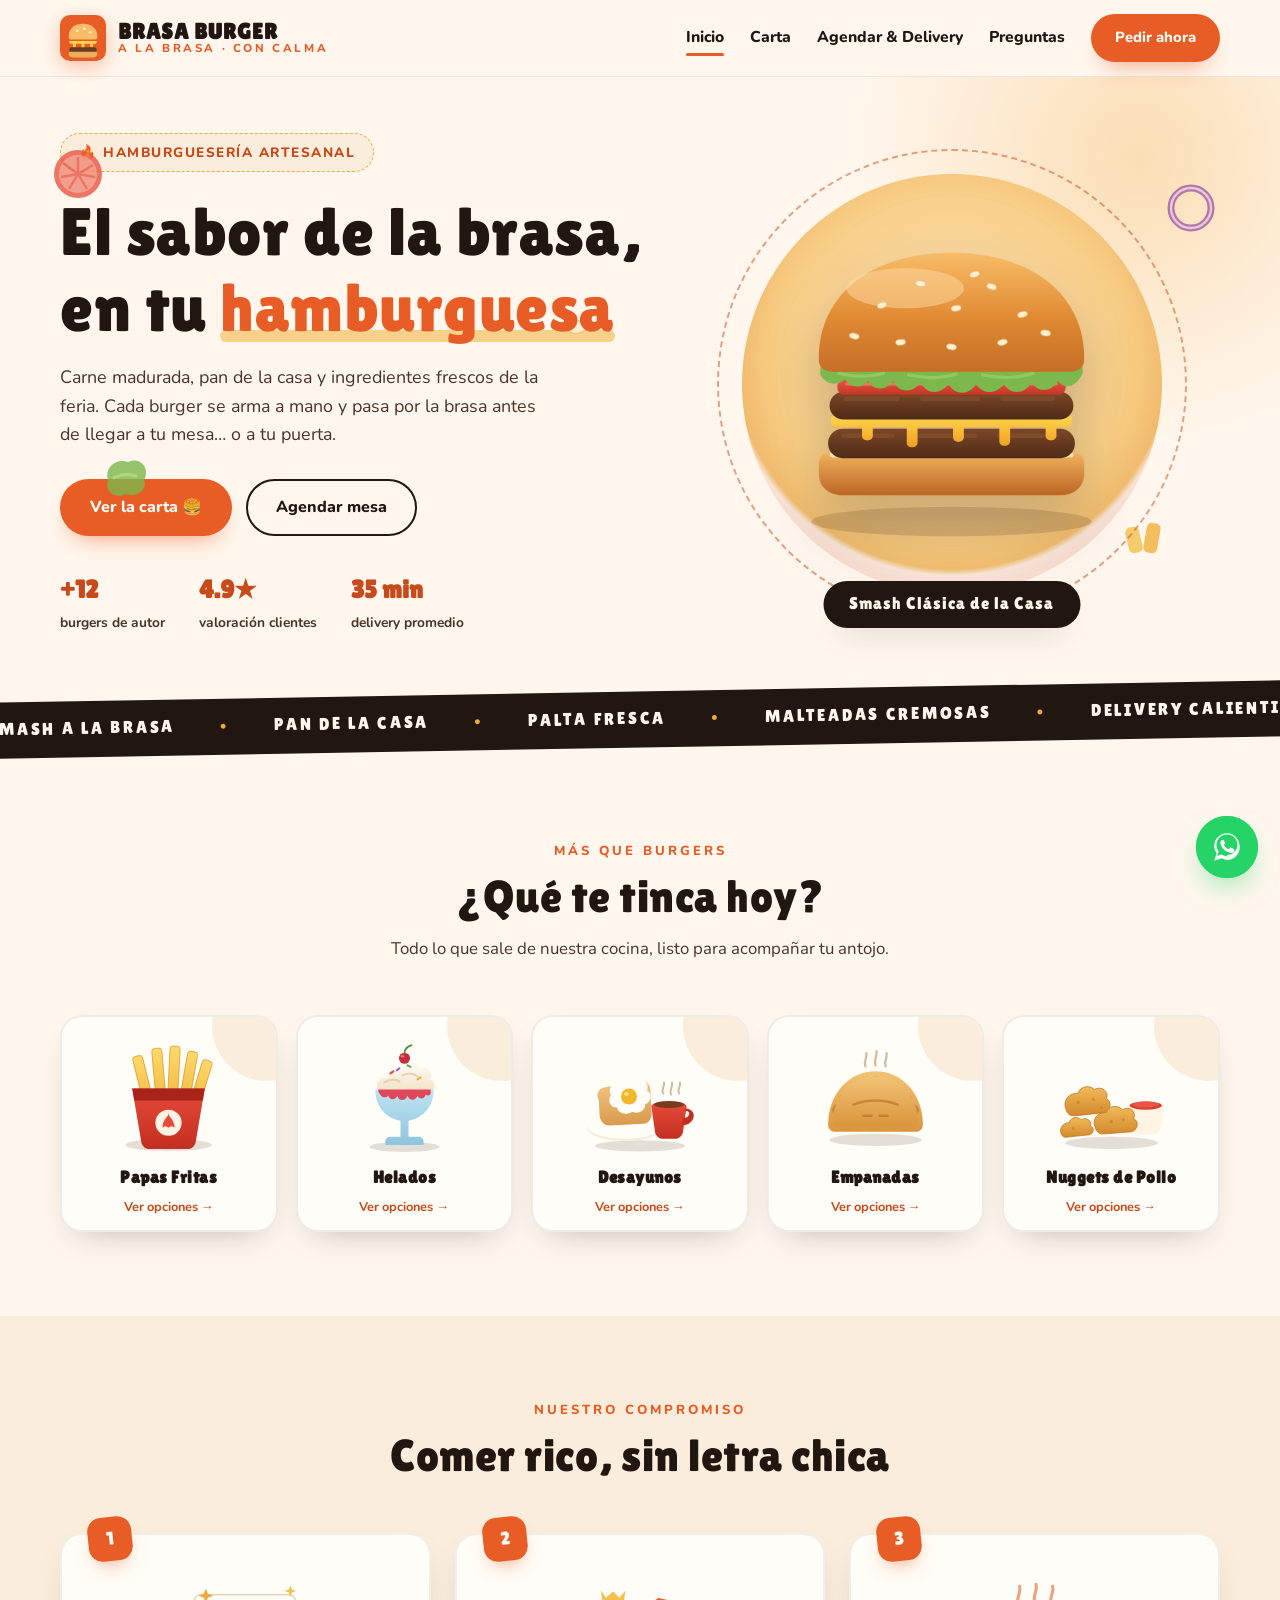
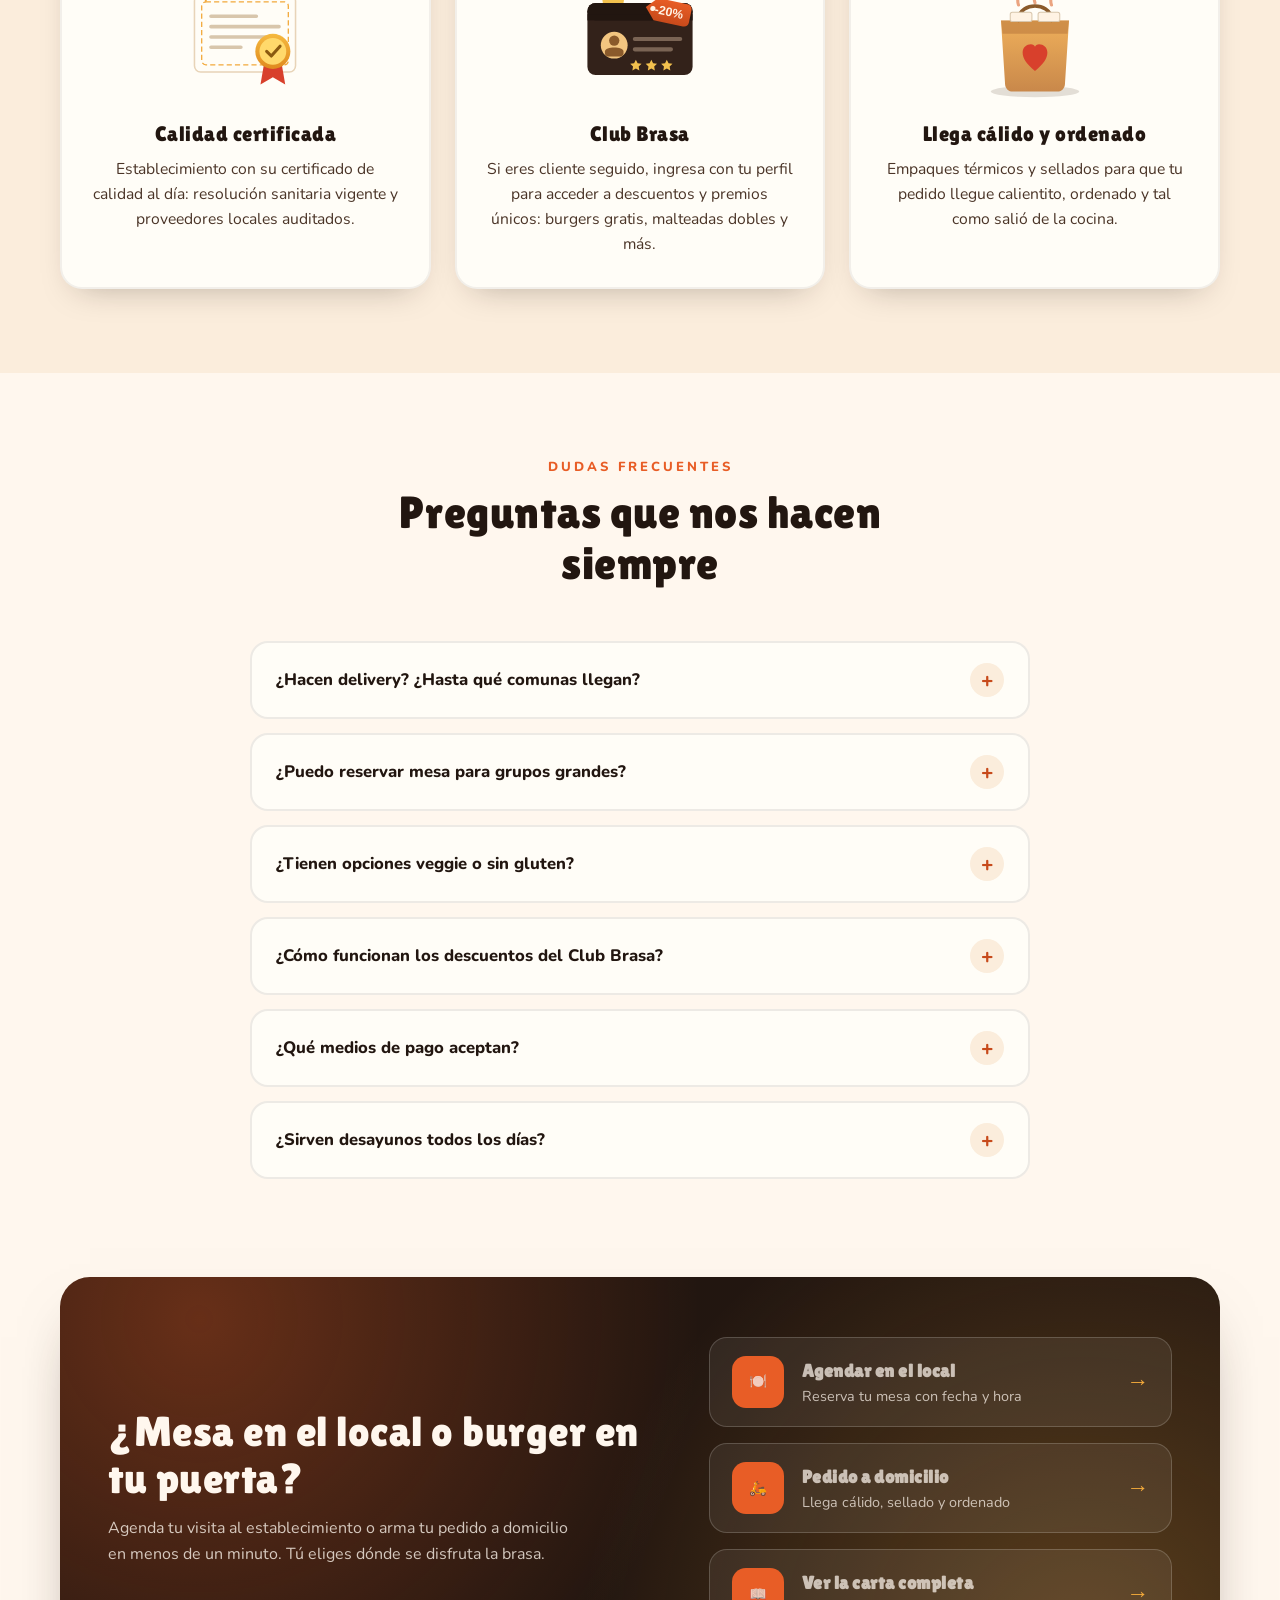
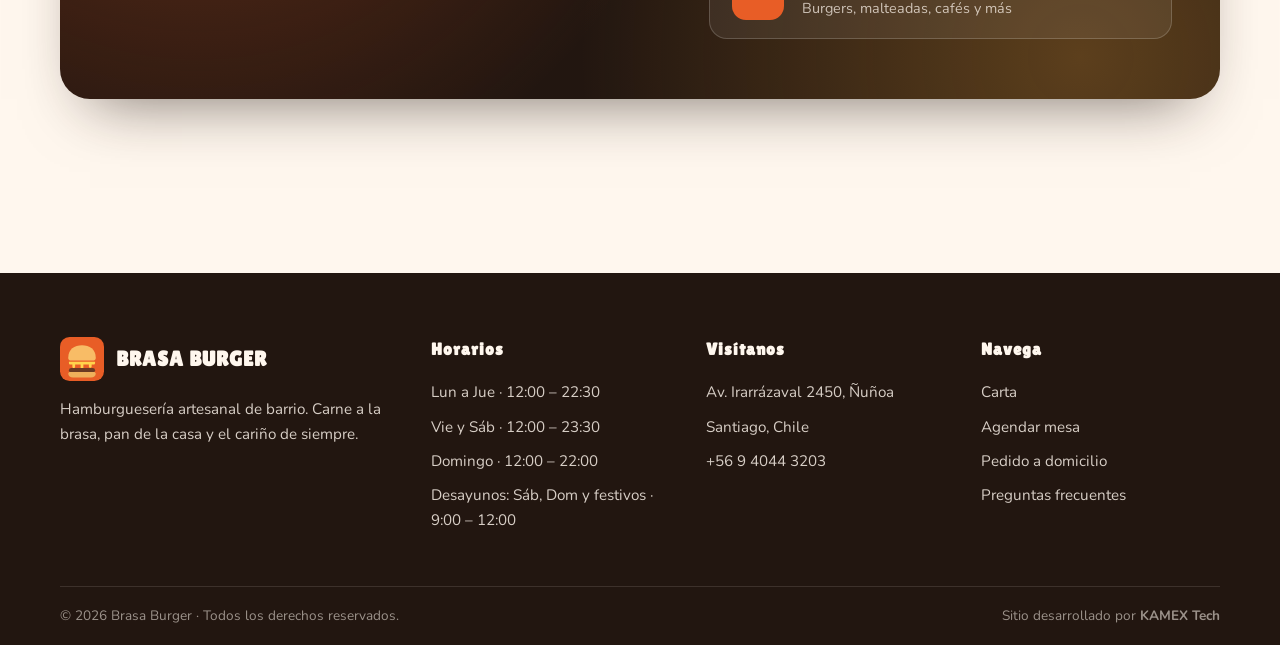
==== index.html @ a0d64365 "Brasa Burger: sitio de hamburgueseria con inicio animado, carta y reservas" ====
<!DOCTYPE html>
<html lang="es">
<head>
  <meta charset="UTF-8">
  <meta name="viewport" content="width=device-width, initial-scale=1.0">
  <title>Brasa Burger · Hamburguesería artesanal a la brasa</title>
  <meta name="description" content="Hamburguesas artesanales a la brasa en Santiago: smash burgers, tocino y palta, malteadas, papas fritas y más. Agenda tu mesa o pide a domicilio.">
  <meta name="theme-color" content="#E85D26">
  <link rel="icon" type="image/svg+xml" href="assets/favicon.svg">

  <!-- Open Graph -->
  <meta property="og:type" content="website">
  <meta property="og:title" content="Brasa Burger · Hamburguesería artesanal">
  <meta property="og:description" content="Smash burgers a la brasa, malteadas y más. Agenda tu mesa o pide a domicilio.">
  <meta property="og:image" content="assets/img/burger-clasica.svg">
  <meta property="og:locale" content="es_CL">

  <link rel="preconnect" href="https://fonts.googleapis.com">
  <link rel="preconnect" href="https://fonts.gstatic.com" crossorigin>
  <link href="https://fonts.googleapis.com/css2?family=Lilita+One&family=Nunito:wght@400;600;700;800&display=swap" rel="stylesheet">
  <link rel="stylesheet" href="css/styles.css">
</head>
<body>

  <!-- ================= HEADER ================= -->
  <header class="header" id="header">
    <div class="container nav">
      <a href="index.html" class="nav__logo" aria-label="Brasa Burger, inicio">
        <svg viewBox="0 0 64 64" aria-hidden="true"><rect width="64" height="64" rx="14" fill="#E85D26"/><path d="M12 30 C12 18 21 12 32 12 C43 12 52 18 52 30 L52 31 C52 32.6 50.6 34 49 34 L15 34 C13.4 34 12 32.6 12 31 Z" fill="#F8BC66"/><g fill="#FFF3E4"><ellipse cx="24" cy="22" rx="2.2" ry="1.4" transform="rotate(-14 24 22)"/><ellipse cx="34" cy="19" rx="2.2" ry="1.4" transform="rotate(10 34 19)"/><ellipse cx="42" cy="24" rx="2.2" ry="1.4" transform="rotate(-8 42 24)"/></g><path d="M13 36 L51 36 L51 38 C51 39 50 40 49 40 L46 40 L46 43 C46 45.4 42 45.4 42 43 L42 40 L34 40 L34 45 C34 47.4 30 47.4 30 45 L30 40 L22 40 L22 43.4 C22 45.8 18 45.8 18 43.4 L18 40 L15 40 C14 40 13 39 13 38 Z" fill="#FFD44D"/><rect x="13" y="45" width="38" height="7" rx="3.5" fill="#6B3A22"/><path d="M15 54 H49 C50.6 54 52 55 52 56.5 C52 60 49 62 45 62 L19 62 C15 62 12 60 12 56.5 C12 55 13.4 54 15 54 Z" fill="#EFB05B" transform="translate(0 -3)"/></svg>
        <span class="nav__logo-texto">
          <strong>BRASA BURGER</strong>
          <span>A la brasa · con calma</span>
        </span>
      </a>

      <nav class="nav__links" id="navLinks">
        <a href="index.html" class="is-activa">Inicio</a>
        <a href="carta.html">Carta</a>
        <a href="reservas.html">Agendar &amp; Delivery</a>
        <a href="index.html#faq">Preguntas</a>
        <a href="reservas.html#delivery" class="btn btn--primary">Pedir ahora</a>
      </nav>

      <button class="nav__burger" id="navBurger" aria-label="Abrir menú" aria-expanded="false">
        <span></span><span></span><span></span>
      </button>
    </div>
  </header>

  <main>
    <!-- ================= HERO ================= -->
    <section class="hero">
      <!-- ingredientes flotando -->
      <svg class="hero__flotante" style="top:12%; left:4%" width="54" height="54" viewBox="0 0 54 54" aria-hidden="true"><circle cx="27" cy="27" r="24" fill="#E85543"/><circle cx="27" cy="27" r="19" fill="#F08A76"/><g stroke="#E85543" stroke-width="2.4"><path d="M27 27 L27 10 M27 27 L42 18 M27 27 L44 30 M27 27 L36 42 M27 27 L18 42 M27 27 L10 30 M27 27 L12 16"/></g></svg>
      <svg class="hero__flotante" style="top:64%; left:8%" width="48" height="48" viewBox="0 0 48 48" aria-hidden="true"><path d="M6 26 C2 14 14 4 26 8 C40 2 48 16 42 26 C46 36 34 44 24 40 C12 46 2 36 6 26 Z" fill="#7CB84C"/><path d="M12 24 Q22 18 34 22" stroke="#9ACD68" stroke-width="3.4" fill="none" stroke-linecap="round"/></svg>
      <svg class="hero__flotante" style="top:18%; right:5%" width="50" height="50" viewBox="0 0 50 50" aria-hidden="true"><circle cx="25" cy="25" r="20" fill="none" stroke="#A35BA0" stroke-width="7"/><circle cx="25" cy="25" r="20" fill="none" stroke="#E4C2E4" stroke-width="2.4"/></svg>
      <svg class="hero__flotante" style="top:74%; right:9%" width="44" height="44" viewBox="0 0 44 44" aria-hidden="true"><rect x="6" y="14" width="14" height="26" rx="5" fill="#F2C14E" transform="rotate(-14 13 27)"/><rect x="24" y="10" width="14" height="30" rx="5" fill="#EFB13C" transform="rotate(10 31 25)"/></svg>
      <svg class="hero__flotante" style="top:40%; left:44%" width="30" height="30" viewBox="0 0 30 30" aria-hidden="true"><ellipse cx="15" cy="15" rx="10" ry="6" fill="#FFF0D2" stroke="#E3B877" transform="rotate(-16 15 15)"/></svg>

      <div class="container hero__grid">
        <div>
          <span class="hero__eyebrow">🔥 Hamburguesería artesanal</span>
          <h1>El sabor de la brasa,<br>en tu <span class="resaltado">hamburguesa</span></h1>
          <p class="hero__copy">
            Carne madurada, pan de la casa y ingredientes frescos de la feria.
            Cada burger se arma a mano y pasa por la brasa antes de llegar a tu mesa… o a tu puerta.
          </p>
          <div class="hero__acciones">
            <a href="carta.html" class="btn btn--primary">Ver la carta 🍔</a>
            <a href="reservas.html" class="btn btn--ghost">Agendar mesa</a>
          </div>
          <div class="hero__datos">
            <div><strong>+12</strong><span>burgers de autor</span></div>
            <div><strong>4.9★</strong><span>valoración clientes</span></div>
            <div><strong>35 min</strong><span>delivery promedio</span></div>
          </div>
        </div>

        <div class="hero__escenario" aria-label="Hamburguesas destacadas">
          <div class="hero__aro"></div>
          <div class="hero__plato"></div>
          <div class="hero__burgers" id="heroBurgers">
            <figure class="hero__burger is-activa" data-nombre="Smash Clásica de la Casa">
              <img src="assets/img/burger-clasica.svg" alt="Smash burger clásica doble con queso y lechuga" width="430" height="386">
            </figure>
            <figure class="hero__burger" data-nombre="Tocino, Tomate &amp; Palta">
              <img src="assets/img/burger-tocino-palta.svg" alt="Hamburguesa con tocino crujiente, tomate y palta" width="430" height="386">
            </figure>
            <figure class="hero__burger" data-nombre="Doble Queso &amp; Cebolla Morada">
              <img src="assets/img/burger-doble-queso.svg" alt="Hamburguesa doble con extra queso derretido y cebolla morada" width="430" height="386">
            </figure>
            <figure class="hero__burger" data-nombre="BBQ Texana con Aros">
              <img src="assets/img/burger-bbq.svg" alt="Hamburguesa BBQ con aros de cebolla y tocino" width="430" height="386">
            </figure>
          </div>
          <div class="hero__nombre" id="heroNombre">Smash Clásica de la Casa</div>
        </div>
      </div>
    </section>

    <!-- ================= CINTA ================= -->
    <div class="cinta" aria-hidden="true">
      <div class="cinta__pista">
        <span>Smash a la brasa</span><span>Pan de la casa</span><span>Palta fresca</span><span>Malteadas cremosas</span><span>Delivery calientito</span>
        <span>Smash a la brasa</span><span>Pan de la casa</span><span>Palta fresca</span><span>Malteadas cremosas</span><span>Delivery calientito</span>
      </div>
    </div>

    <!-- ================= CATEGORÍAS ================= -->
    <section class="seccion" id="categorias">
      <div class="container">
        <div class="seccion__cabeza reveal">
          <span class="seccion__eyebrow">Más que burgers</span>
          <h2>¿Qué te tinca hoy?</h2>
          <p>Todo lo que sale de nuestra cocina, listo para acompañar tu antojo.</p>
        </div>
        <div class="cats">
          <a class="cat reveal" href="carta.html#acompanamientos">
            <img src="assets/img/cat-papas.svg" alt="" aria-hidden="true">
            <strong>Papas Fritas</strong>
            <span>Ver opciones →</span>
          </a>
          <a class="cat reveal" data-delay="1" href="carta.html#postres">
            <img src="assets/img/cat-helado.svg" alt="" aria-hidden="true">
            <strong>Helados</strong>
            <span>Ver opciones →</span>
          </a>
          <a class="cat reveal" data-delay="2" href="carta.html#desayunos">
            <img src="assets/img/cat-desayuno.svg" alt="" aria-hidden="true">
            <strong>Desayunos</strong>
            <span>Ver opciones →</span>
          </a>
          <a class="cat reveal" data-delay="3" href="carta.html#acompanamientos">
            <img src="assets/img/cat-empanada.svg" alt="" aria-hidden="true">
            <strong>Empanadas</strong>
            <span>Ver opciones →</span>
          </a>
          <a class="cat reveal" data-delay="4" href="carta.html#acompanamientos">
            <img src="assets/img/cat-nuggets.svg" alt="" aria-hidden="true">
            <strong>Nuggets de Pollo</strong>
            <span>Ver opciones →</span>
          </a>
        </div>
      </div>
    </section>

    <!-- ================= FEATURES ================= -->
    <section class="seccion seccion--tinte">
      <div class="container">
        <div class="seccion__cabeza reveal">
          <span class="seccion__eyebrow">Nuestro compromiso</span>
          <h2>Comer rico, sin letra chica</h2>
        </div>
        <div class="features">
          <article class="feature reveal">
            <span class="feature__numero">1</span>
            <img src="assets/img/feat-certificado.svg" alt="Certificado de calidad">
            <h3>Calidad certificada</h3>
            <p>Establecimiento con su certificado de calidad al día: resolución sanitaria vigente y proveedores locales auditados.</p>
          </article>
          <article class="feature reveal" data-delay="1">
            <span class="feature__numero">2</span>
            <img src="assets/img/feat-perfil.svg" alt="Perfil de cliente frecuente">
            <h3>Club Brasa</h3>
            <p>Si eres cliente seguido, ingresa con tu perfil para acceder a descuentos y premios únicos: burgers gratis, malteadas dobles y más.</p>
          </article>
          <article class="feature reveal" data-delay="2">
            <span class="feature__numero">3</span>
            <img src="assets/img/feat-delivery.svg" alt="Pedido cálido y ordenado">
            <h3>Llega cálido y ordenado</h3>
            <p>Empaques térmicos y sellados para que tu pedido llegue calientito, ordenado y tal como salió de la cocina.</p>
          </article>
        </div>
      </div>
    </section>

    <!-- ================= FAQ ================= -->
    <section class="seccion" id="faq">
      <div class="container">
        <div class="seccion__cabeza reveal">
          <span class="seccion__eyebrow">Dudas frecuentes</span>
          <h2>Preguntas que nos hacen siempre</h2>
        </div>
        <div class="faq reveal">
          <div class="faq__item">
            <button class="faq__pregunta" aria-expanded="false">
              ¿Hacen delivery? ¿Hasta qué comunas llegan?
              <span class="faq__icono">+</span>
            </button>
            <div class="faq__respuesta"><p>Sí. Repartimos con equipo propio en un radio de 5 km (Ñuñoa, Providencia y Macul) y por apps al resto de Santiago. El tiempo promedio es de 35 minutos y el pedido viaja en empaque térmico sellado.</p></div>
          </div>
          <div class="faq__item">
            <button class="faq__pregunta" aria-expanded="false">
              ¿Puedo reservar mesa para grupos grandes?
              <span class="faq__icono">+</span>
            </button>
            <div class="faq__respuesta"><p>Claro. Desde la página de <a href="reservas.html"><strong>Agendar &amp; Delivery</strong></a> puedes reservar hasta 12 personas. Para cumpleaños o eventos más grandes, escríbenos por WhatsApp y armamos un menú especial.</p></div>
          </div>
          <div class="faq__item">
            <button class="faq__pregunta" aria-expanded="false">
              ¿Tienen opciones veggie o sin gluten?
              <span class="faq__icono">+</span>
            </button>
            <div class="faq__respuesta"><p>Tenemos la <strong>Veggie de la Huerta</strong> (medallón de lentejas y garbanzos) y podemos preparar cualquier burger en formato bowl sin pan. Avísanos por alergias: la cocina maneja protocolos para trazas.</p></div>
          </div>
          <div class="faq__item">
            <button class="faq__pregunta" aria-expanded="false">
              ¿Cómo funcionan los descuentos del Club Brasa?
              <span class="faq__icono">+</span>
            </button>
            <div class="faq__respuesta"><p>Al pedir por WhatsApp o en el local, das tu nombre y teléfono y sumas puntos automáticamente. Cada 5 visitas hay premio: descuentos, papas gratis o una malteada doble. Sin apps ni letras chicas.</p></div>
          </div>
          <div class="faq__item">
            <button class="faq__pregunta" aria-expanded="false">
              ¿Qué medios de pago aceptan?
              <span class="faq__icono">+</span>
            </button>
            <div class="faq__respuesta"><p>Efectivo, tarjetas de débito/crédito y transferencia. En delivery puedes pagar por link de pago antes del despacho para que el pedido salga más rápido.</p></div>
          </div>
          <div class="faq__item">
            <button class="faq__pregunta" aria-expanded="false">
              ¿Sirven desayunos todos los días?
              <span class="faq__icono">+</span>
            </button>
            <div class="faq__respuesta"><p>Los desayunos (tostadas con palta, huevos y café de grano) se sirven sábados, domingos y festivos de 9:00 a 12:00. El resto de la carta parte a las 12:00.</p></div>
          </div>
        </div>
      </div>
    </section>

    <!-- ================= CTA ================= -->
    <section class="seccion" style="padding-top:0">
      <div class="container">
        <div class="cta reveal">
          <div>
            <h2>¿Mesa en el local o burger en tu puerta?</h2>
            <p>Agenda tu visita al establecimiento o arma tu pedido a domicilio en menos de un minuto. Tú eliges dónde se disfruta la brasa.</p>
          </div>
          <div class="cta__opciones">
            <a class="cta__opcion" href="reservas.html#mesa">
              <span class="cta__opcion-icono">🍽️</span>
              <span><strong>Agendar en el local</strong><span>Reserva tu mesa con fecha y hora</span></span>
              <span class="flecha">→</span>
            </a>
            <a class="cta__opcion" href="reservas.html#delivery">
              <span class="cta__opcion-icono">🛵</span>
              <span><strong>Pedido a domicilio</strong><span>Llega cálido, sellado y ordenado</span></span>
              <span class="flecha">→</span>
            </a>
            <a class="cta__opcion" href="carta.html">
              <span class="cta__opcion-icono">📖</span>
              <span><strong>Ver la carta completa</strong><span>Burgers, malteadas, cafés y más</span></span>
              <span class="flecha">→</span>
            </a>
          </div>
        </div>
      </div>
    </section>
  </main>

  <!-- ================= FOOTER ================= -->
  <footer class="footer">
    <div class="container">
      <div class="footer__grid">
        <div>
          <div class="footer__logo">
            <svg viewBox="0 0 64 64" aria-hidden="true"><rect width="64" height="64" rx="14" fill="#E85D26"/><path d="M12 30 C12 18 21 12 32 12 C43 12 52 18 52 30 L52 31 C52 32.6 50.6 34 49 34 L15 34 C13.4 34 12 32.6 12 31 Z" fill="#F8BC66"/><path d="M13 36 L51 36 L51 38 C51 39 50 40 49 40 L46 40 L46 43 C46 45.4 42 45.4 42 43 L42 40 L34 40 L34 45 C34 47.4 30 47.4 30 45 L30 40 L22 40 L22 43.4 C22 45.8 18 45.8 18 43.4 L18 40 L15 40 C14 40 13 39 13 38 Z" fill="#FFD44D"/><rect x="13" y="45" width="38" height="7" rx="3.5" fill="#6B3A22"/><path d="M15 54 H49 C50.6 54 52 55 52 56.5 C52 60 49 62 45 62 L19 62 C15 62 12 60 12 56.5 C12 55 13.4 54 15 54 Z" fill="#EFB05B" transform="translate(0 -3)"/></svg>
            <strong>BRASA BURGER</strong>
          </div>
          <p>Hamburguesería artesanal de barrio. Carne a la brasa, pan de la casa y el cariño de siempre.</p>
        </div>
        <div>
          <h4>Horarios</h4>
          <ul>
            <li>Lun a Jue · 12:00 – 22:30</li>
            <li>Vie y Sáb · 12:00 – 23:30</li>
            <li>Domingo · 12:00 – 22:00</li>
            <li>Desayunos: Sáb, Dom y festivos · 9:00 – 12:00</li>
          </ul>
        </div>
        <div>
          <h4>Visítanos</h4>
          <ul>
            <li>Av. Irarrázaval 2450, Ñuñoa</li>
            <li>Santiago, Chile</li>
            <li><a href="https://wa.me/56940443203?text=Hola%21%20Vengo%20de%20la%20web%20de%20Brasa%20Burger%20%F0%9F%8D%94" target="_blank" rel="noopener noreferrer">+56 9 4044 3203</a></li>
          </ul>
        </div>
        <div>
          <h4>Navega</h4>
          <ul>
            <li><a href="carta.html">Carta</a></li>
            <li><a href="reservas.html#mesa">Agendar mesa</a></li>
            <li><a href="reservas.html#delivery">Pedido a domicilio</a></li>
            <li><a href="index.html#faq">Preguntas frecuentes</a></li>
          </ul>
        </div>
      </div>
      <div class="footer__bajo">
        <span>© <span id="anio">2026</span> Brasa Burger · Todos los derechos reservados.</span>
        <span>Sitio desarrollado por <a href="https://kamextech.vercel.app" target="_blank" rel="noopener noreferrer"><strong>KAMEX Tech</strong></a></span>
      </div>
    </div>
  </footer>

  <!-- ================= WHATSAPP FLOTANTE ================= -->
  <a class="whatsapp" href="https://wa.me/56940443203?text=Hola%21%20Vengo%20de%20la%20web%20de%20Brasa%20Burger%20%F0%9F%8D%94%20y%20quiero%20hacer%20un%20pedido."
     target="_blank" rel="noopener noreferrer" aria-label="Escríbenos por WhatsApp">
    <svg viewBox="0 0 32 32" aria-hidden="true"><path d="M16 3C9.4 3 4 8.3 4 14.9c0 2.6.8 5 2.3 7L4 29l7.3-2.3c1.9 1 3.8 1.5 4.7 1.5 6.6 0 12-5.3 12-11.9C28 8.3 22.6 3 16 3zm0 21.6c-1.4 0-3.1-.5-4.6-1.4l-.3-.2-4.3 1.4 1.4-4.2-.2-.3c-1.2-1.8-1.9-3.8-1.9-6 0-5.3 4.4-9.7 9.9-9.7s9.9 4.4 9.9 9.7-4.4 9.7-9.9 9.7zm5.5-7.2c-.3-.2-1.8-.9-2-1-.3-.1-.5-.2-.7.2-.2.3-.8 1-.9 1.2-.2.2-.3.2-.6.1-.3-.2-1.3-.5-2.4-1.5-.9-.8-1.5-1.8-1.7-2.1-.2-.3 0-.5.1-.6l.5-.5c.1-.2.2-.3.3-.5.1-.2 0-.4 0-.6-.1-.2-.7-1.7-1-2.3-.2-.6-.5-.5-.7-.5h-.6c-.2 0-.6.1-.9.4-.3.3-1.1 1.1-1.1 2.7s1.2 3.1 1.3 3.3c.2.2 2.3 3.6 5.7 5 3.3 1.4 3.3.9 3.9.9.6-.1 1.8-.7 2.1-1.5.3-.7.3-1.4.2-1.5-.1-.1-.3-.2-.5-.2z"/></svg>
  </a>

  <script src="js/main.js"></script>
</body>
</html>
---- css/styles.css ----
/* ============================================================
   BRASA BURGER · Hamburguesería artesanal
   Hoja de estilos principal (inicio, carta, reservas)
   ============================================================ */

:root {
  --crema: #FFF7EE;
  --crema-2: #FBEDDC;
  --crema-3: #F6E3CA;
  --carbon: #221610;
  --carbon-2: #33221A;
  --carbon-3: #4A3427;
  --naranja: #E85D26;
  --naranja-osc: #C74A1B;
  --dorado: #F2A93B;
  --dorado-suave: #F7D08A;
  --verde: #71A24B;
  --rojo: #CE3B2A;
  --rosa: #EC6F9E;
  --blanco: #FFFDF7;
  --sombra: 0 14px 34px -18px rgba(34, 22, 16, .35);
  --radio: 22px;
  --fuente-titulo: "Lilita One", "Arial Black", sans-serif;
  --fuente-texto: "Nunito", "Segoe UI", sans-serif;
}

* { margin: 0; padding: 0; box-sizing: border-box; }

html { scroll-behavior: smooth; scroll-padding-top: 90px; }

body {
  font-family: var(--fuente-texto);
  background: var(--crema);
  color: var(--carbon);
  line-height: 1.6;
  overflow-x: hidden;
}

img, svg { max-width: 100%; display: block; }

a { color: inherit; text-decoration: none; }

ul { list-style: none; }

.container { width: min(1160px, 92%); margin-inline: auto; }

h1, h2, h3, .font-display {
  font-family: var(--fuente-titulo);
  font-weight: 400;
  letter-spacing: .5px;
  line-height: 1.12;
}

/* ---------- Botones ---------- */
.btn {
  display: inline-flex;
  align-items: center;
  gap: 10px;
  padding: 14px 28px;
  border-radius: 999px;
  font-family: var(--fuente-texto);
  font-weight: 800;
  font-size: 1rem;
  border: 2px solid transparent;
  cursor: pointer;
  transition: transform .25s ease, box-shadow .25s ease, background .25s ease, color .25s ease;
}
.btn:hover { transform: translateY(-3px); }
.btn:active { transform: translateY(-1px) scale(.98); }

.btn--primary {
  background: var(--naranja);
  color: var(--blanco);
  box-shadow: 0 12px 24px -12px rgba(232, 93, 38, .65);
}
.btn--primary:hover { background: var(--naranja-osc); }

.btn--ghost {
  background: transparent;
  color: var(--carbon);
  border-color: var(--carbon);
}
.btn--ghost:hover { background: var(--carbon); color: var(--crema); }

.btn--claro {
  background: var(--blanco);
  color: var(--carbon);
  box-shadow: var(--sombra);
}
.btn--claro:hover { background: var(--dorado-suave); }

/* ---------- Header ---------- */
.header {
  position: sticky;
  top: 0;
  z-index: 60;
  background: rgba(255, 247, 238, .92);
  backdrop-filter: blur(10px);
  border-bottom: 1px solid rgba(34, 22, 16, .08);
  transition: box-shadow .3s ease;
}
.header.is-scrolled { box-shadow: 0 10px 30px -18px rgba(34, 22, 16, .35); }

.nav {
  display: flex;
  align-items: center;
  justify-content: space-between;
  gap: 20px;
  padding: 14px 0;
}

.nav__logo { display: flex; align-items: center; gap: 12px; }
.nav__logo svg { width: 46px; height: 46px; filter: drop-shadow(0 6px 10px rgba(232,93,38,.35)); }
.nav__logo-texto { display: flex; flex-direction: column; line-height: 1; }
.nav__logo-texto strong {
  font-family: var(--fuente-titulo);
  font-size: 1.35rem;
  color: var(--carbon);
  letter-spacing: 1px;
}
.nav__logo-texto span { font-size: .72rem; font-weight: 800; color: var(--naranja); letter-spacing: 2.6px; text-transform: uppercase; }

.nav__links { display: flex; align-items: center; gap: 26px; }
.nav__links a:not(.btn) {
  font-weight: 800;
  font-size: .98rem;
  position: relative;
  padding: 4px 0;
}
.nav__links a:not(.btn)::after {
  content: "";
  position: absolute;
  left: 0; bottom: -2px;
  width: 100%; height: 3px;
  border-radius: 3px;
  background: var(--naranja);
  transform: scaleX(0);
  transform-origin: left;
  transition: transform .3s ease;
}
.nav__links a:not(.btn):hover::after,
.nav__links a.is-activa::after { transform: scaleX(1); }
.nav__links .btn { padding: 10px 22px; font-size: .92rem; }

.nav__burger {
  display: none;
  background: none;
  border: 0;
  cursor: pointer;
  width: 44px; height: 44px;
  border-radius: 12px;
  place-items: center;
}
.nav__burger span {
  display: block;
  width: 24px; height: 3px;
  border-radius: 3px;
  background: var(--carbon);
  margin: 2.5px auto;
  transition: transform .3s ease, opacity .3s ease;
}
.nav__burger.is-abierto span:nth-child(1) { transform: translateY(8px) rotate(45deg); }
.nav__burger.is-abierto span:nth-child(2) { opacity: 0; }
.nav__burger.is-abierto span:nth-child(3) { transform: translateY(-8px) rotate(-45deg); }

/* ---------- Hero ---------- */
.hero {
  position: relative;
  padding: 56px 0 30px;
  overflow: hidden;
}
.hero::before {
  content: "";
  position: absolute;
  top: -240px; right: -180px;
  width: 640px; height: 640px;
  border-radius: 50%;
  background: radial-gradient(circle, rgba(242, 169, 59, .32), transparent 65%);
  pointer-events: none;
}

.hero__grid {
  display: grid;
  grid-template-columns: 1.05fr .95fr;
  align-items: center;
  gap: 30px;
}

.hero__eyebrow {
  display: inline-flex;
  align-items: center;
  gap: 8px;
  background: var(--crema-2);
  border: 1.5px dashed var(--dorado);
  color: var(--naranja-osc);
  font-weight: 800;
  font-size: .85rem;
  letter-spacing: 1.5px;
  text-transform: uppercase;
  padding: 8px 18px;
  border-radius: 999px;
  margin-bottom: 22px;
}

.hero h1 { font-size: clamp(2.5rem, 5.4vw, 4.2rem); margin-bottom: 18px; }
.hero h1 .resaltado { color: var(--naranja); position: relative; white-space: nowrap; }
.hero h1 .resaltado::after {
  content: "";
  position: absolute;
  left: 0; right: 0; bottom: 4px;
  height: 12px;
  background: var(--dorado-suave);
  z-index: -1;
  border-radius: 6px;
}

.hero__copy { font-size: 1.12rem; color: var(--carbon-3); max-width: 480px; margin-bottom: 30px; }

.hero__acciones { display: flex; flex-wrap: wrap; gap: 14px; margin-bottom: 34px; }

.hero__datos { display: flex; gap: 34px; flex-wrap: wrap; }
.hero__datos strong { font-family: var(--fuente-titulo); font-size: 1.55rem; color: var(--naranja-osc); display: block; }
.hero__datos span { font-size: .86rem; font-weight: 700; color: var(--carbon-3); }

/* Escenario de la hamburguesa giratoria */
.hero__escenario {
  position: relative;
  height: 500px;
  display: grid;
  place-items: center;
}
.hero__plato {
  position: absolute;
  width: 420px; height: 420px;
  border-radius: 50%;
  background: radial-gradient(circle at 50% 42%, #FFE3BC, #F6C877 68%, transparent 70%);
  box-shadow: inset 0 -18px 40px rgba(199, 74, 27, .18);
}
.hero__aro {
  position: absolute;
  width: 470px; height: 470px;
  border-radius: 50%;
  border: 2.5px dashed rgba(199, 74, 27, .5);
  animation: giroAro 26s linear infinite;
}
@keyframes giroAro { to { transform: rotate(360deg); } }

.hero__burgers { position: relative; width: 430px; height: 430px; }
.hero__burger {
  position: absolute;
  inset: 0;
  display: grid;
  place-items: center;
  opacity: 0;
  transform: rotate(65deg) scale(.72);
  transition: opacity .8s ease, transform .8s cubic-bezier(.22, 1.1, .35, 1);
  pointer-events: none;
}
.hero__burger img { width: 92%; filter: drop-shadow(0 26px 26px rgba(34, 22, 16, .22)); }
.hero__burger.is-activa {
  opacity: 1;
  transform: rotate(0deg) scale(1);
  animation: flotar 4.5s ease-in-out infinite;
}
.hero__burger.is-saliendo {
  opacity: 0;
  transform: rotate(-65deg) scale(.72);
}
@keyframes flotar {
  0%, 100% { translate: 0 0; }
  50% { translate: 0 -14px; }
}

.hero__nombre {
  position: absolute;
  bottom: 6px;
  left: 50%;
  transform: translateX(-50%);
  background: var(--carbon);
  color: var(--crema);
  font-family: var(--fuente-titulo);
  font-size: 1.05rem;
  letter-spacing: 1px;
  padding: 10px 26px;
  border-radius: 999px;
  box-shadow: var(--sombra);
  white-space: nowrap;
  transition: opacity .4s ease;
}
.hero__nombre.is-cambiando { opacity: 0; }

/* Ingredientes flotando en el fondo */
.hero__flotante {
  position: absolute;
  opacity: .8;
  pointer-events: none;
  animation: derivar 9s ease-in-out infinite;
}
.hero__flotante:nth-of-type(2) { animation-duration: 11s; animation-delay: -3s; }
.hero__flotante:nth-of-type(3) { animation-duration: 13s; animation-delay: -6s; }
.hero__flotante:nth-of-type(4) { animation-duration: 10s; animation-delay: -2s; }
.hero__flotante:nth-of-type(5) { animation-duration: 12s; animation-delay: -5s; }
@keyframes derivar {
  0%, 100% { transform: translate(0, 0) rotate(0deg); }
  33% { transform: translate(14px, -22px) rotate(10deg); }
  66% { transform: translate(-12px, -8px) rotate(-8deg); }
}

/* ---------- Cinta marquee ---------- */
.cinta {
  background: var(--carbon);
  color: var(--crema);
  overflow: hidden;
  padding: 14px 0;
  transform: rotate(-1deg) scale(1.02);
  margin: 26px 0 10px;
}
.cinta__pista {
  display: flex;
  gap: 44px;
  width: max-content;
  animation: cintaMueve 26s linear infinite;
}
.cinta__pista span {
  font-family: var(--fuente-titulo);
  font-size: 1.05rem;
  letter-spacing: 2.5px;
  text-transform: uppercase;
  display: flex;
  align-items: center;
  gap: 44px;
  white-space: nowrap;
}
.cinta__pista span::after { content: "●"; color: var(--dorado); font-size: .7rem; }
@keyframes cintaMueve { to { transform: translateX(-50%); } }

/* ---------- Secciones ---------- */
.seccion { padding: 84px 0; }
.seccion--tinte { background: var(--crema-2); }

.seccion__cabeza { text-align: center; max-width: 640px; margin: 0 auto 52px; }
.seccion__eyebrow {
  color: var(--naranja);
  font-weight: 800;
  letter-spacing: 3px;
  text-transform: uppercase;
  font-size: .82rem;
  display: block;
  margin-bottom: 10px;
}
.seccion__cabeza h2 { font-size: clamp(1.9rem, 3.6vw, 2.8rem); margin-bottom: 14px; }
.seccion__cabeza p { color: var(--carbon-3); font-size: 1.05rem; }

/* ---------- Categorías (cuadrados) ---------- */
.cats {
  display: grid;
  grid-template-columns: repeat(5, 1fr);
  gap: 18px;
}
.cat {
  aspect-ratio: 1 / 1;
  background: var(--blanco);
  border-radius: var(--radio);
  border: 2px solid rgba(34, 22, 16, .07);
  display: flex;
  flex-direction: column;
  align-items: center;
  justify-content: center;
  gap: 6px;
  padding: 18px 12px;
  text-align: center;
  box-shadow: var(--sombra);
  transition: transform .3s ease, border-color .3s ease, background .3s ease;
  position: relative;
  overflow: hidden;
}
.cat::before {
  content: "";
  position: absolute;
  top: -46px; right: -46px;
  width: 110px; height: 110px;
  border-radius: 50%;
  background: var(--crema-2);
  transition: transform .35s ease;
  z-index: 0;
}
.cat:hover { transform: translateY(-8px) rotate(-1deg); border-color: var(--dorado); }
.cat:hover::before { transform: scale(1.6); }
.cat img { width: 68%; max-width: 130px; position: relative; z-index: 1; transition: transform .35s ease; }
.cat:hover img { transform: scale(1.08) rotate(2deg); }
.cat strong { font-family: var(--fuente-titulo); font-size: 1.06rem; letter-spacing: .5px; position: relative; z-index: 1; }
.cat span { font-size: .8rem; font-weight: 700; color: var(--naranja-osc); position: relative; z-index: 1; }

/* ---------- Features (3 promesas) ---------- */
.features {
  display: grid;
  grid-template-columns: repeat(3, 1fr);
  gap: 24px;
}
.feature {
  background: var(--blanco);
  border-radius: var(--radio);
  padding: 34px 28px 30px;
  box-shadow: var(--sombra);
  border: 2px solid rgba(34, 22, 16, .06);
  position: relative;
  transition: transform .3s ease, border-color .3s ease;
}
.feature:hover { transform: translateY(-8px); border-color: var(--dorado); }
.feature__numero {
  position: absolute;
  top: -18px; left: 26px;
  background: var(--naranja);
  color: var(--blanco);
  font-family: var(--fuente-titulo);
  font-size: 1.15rem;
  width: 44px; height: 44px;
  border-radius: 14px;
  display: grid;
  place-items: center;
  box-shadow: 0 10px 20px -10px rgba(232, 93, 38, .7);
  rotate: -6deg;
}
.feature img { width: 132px; margin: 4px auto 18px; }
.feature h3 { font-size: 1.32rem; margin-bottom: 10px; text-align: center; }
.feature p { color: var(--carbon-3); font-size: .98rem; text-align: center; }

/* ---------- FAQ ---------- */
.faq { max-width: 780px; margin-inline: auto; }
.faq__item {
  background: var(--blanco);
  border: 2px solid rgba(34, 22, 16, .08);
  border-radius: 18px;
  margin-bottom: 14px;
  overflow: hidden;
  transition: border-color .3s ease;
}
.faq__item.is-abierta { border-color: var(--dorado); }
.faq__pregunta {
  width: 100%;
  background: none;
  border: 0;
  cursor: pointer;
  display: flex;
  align-items: center;
  justify-content: space-between;
  gap: 16px;
  padding: 20px 24px;
  font-family: var(--fuente-texto);
  font-weight: 800;
  font-size: 1.04rem;
  color: var(--carbon);
  text-align: left;
}
.faq__icono {
  flex: 0 0 auto;
  width: 34px; height: 34px;
  border-radius: 50%;
  background: var(--crema-2);
  color: var(--naranja-osc);
  display: grid;
  place-items: center;
  font-size: 1.3rem;
  font-weight: 800;
  transition: transform .35s ease, background .35s ease, color .35s ease;
}
.faq__item.is-abierta .faq__icono {
  transform: rotate(45deg);
  background: var(--naranja);
  color: var(--blanco);
}
.faq__respuesta {
  max-height: 0;
  overflow: hidden;
  transition: max-height .45s ease;
}
.faq__respuesta p { padding: 0 24px 22px; color: var(--carbon-3); }

/* ---------- Banda CTA ---------- */
.cta {
  background:
    radial-gradient(circle at 12% 10%, rgba(232, 93, 38, .35), transparent 46%),
    radial-gradient(circle at 88% 90%, rgba(242, 169, 59, .28), transparent 46%),
    var(--carbon);
  border-radius: 30px;
  padding: 60px 48px;
  color: var(--crema);
  display: grid;
  grid-template-columns: 1.1fr .9fr;
  gap: 34px;
  align-items: center;
  box-shadow: 0 30px 60px -30px rgba(34, 22, 16, .6);
}
.cta h2 { font-size: clamp(1.8rem, 3.4vw, 2.6rem); margin-bottom: 14px; }
.cta p { color: rgba(255, 247, 238, .78); max-width: 460px; }
.cta__opciones { display: grid; gap: 16px; }
.cta__opcion {
  display: flex;
  align-items: center;
  gap: 18px;
  background: rgba(255, 253, 247, .07);
  border: 1.5px solid rgba(255, 253, 247, .18);
  border-radius: 18px;
  padding: 18px 22px;
  transition: transform .3s ease, background .3s ease, border-color .3s ease;
}
.cta__opcion:hover { transform: translateX(8px); background: rgba(255, 253, 247, .13); border-color: var(--dorado); }
.cta__opcion-icono {
  width: 52px; height: 52px;
  flex: 0 0 auto;
  border-radius: 14px;
  background: var(--naranja);
  display: grid;
  place-items: center;
  font-size: 1.5rem;
}
.cta__opcion strong { font-family: var(--fuente-titulo); font-size: 1.14rem; letter-spacing: .5px; display: block; }
.cta__opcion span { font-size: .9rem; color: rgba(255, 247, 238, .72); }
.cta__opcion .flecha { margin-left: auto; font-size: 1.4rem; color: var(--dorado); }

/* ---------- Footer ---------- */
.footer {
  background: var(--carbon);
  color: rgba(255, 247, 238, .82);
  margin-top: 90px;
  padding: 64px 0 0;
}
.footer__grid {
  display: grid;
  grid-template-columns: 1.4fr 1fr 1fr 1fr;
  gap: 36px;
  padding-bottom: 44px;
}
.footer__logo { display: flex; align-items: center; gap: 12px; margin-bottom: 16px; }
.footer__logo svg { width: 44px; height: 44px; }
.footer__logo strong { font-family: var(--fuente-titulo); font-size: 1.3rem; color: var(--crema); letter-spacing: 1px; }
.footer p { font-size: .95rem; }
.footer h4 {
  font-family: var(--fuente-titulo);
  color: var(--crema);
  letter-spacing: 1px;
  margin-bottom: 16px;
  font-size: 1.05rem;
}
.footer li { margin-bottom: 10px; font-size: .95rem; }
.footer a:hover { color: var(--dorado); }
.footer__bajo {
  border-top: 1px solid rgba(255, 247, 238, .12);
  padding: 18px 0;
  display: flex;
  justify-content: space-between;
  gap: 12px;
  flex-wrap: wrap;
  font-size: .85rem;
  color: rgba(255, 247, 238, .55);
}

/* ---------- Botón flotante WhatsApp ---------- */
.whatsapp {
  position: fixed;
  right: 22px;
  bottom: 22px;
  z-index: 80;
  width: 62px; height: 62px;
  border-radius: 50%;
  background: #25D366;
  display: grid;
  place-items: center;
  box-shadow: 0 14px 30px -10px rgba(37, 211, 102, .6);
  transition: transform .3s ease;
}
.whatsapp:hover { transform: scale(1.1) rotate(6deg); }
.whatsapp svg { width: 34px; height: 34px; fill: #fff; }
.whatsapp::after {
  content: "";
  position: absolute;
  inset: 0;
  border-radius: 50%;
  border: 3px solid #25D366;
  animation: pulso 2.2s ease-out infinite;
}
@keyframes pulso {
  0% { transform: scale(1); opacity: .8; }
  100% { transform: scale(1.55); opacity: 0; }
}

/* ---------- Página CARTA ---------- */
.pagina-hero {
  background:
    radial-gradient(circle at 84% 20%, rgba(242, 169, 59, .35), transparent 50%),
    radial-gradient(circle at 10% 90%, rgba(232, 93, 38, .3), transparent 45%),
    var(--carbon);
  color: var(--crema);
  padding: 74px 0 64px;
  text-align: center;
  position: relative;
  overflow: hidden;
}
.pagina-hero h1 { font-size: clamp(2.2rem, 4.6vw, 3.4rem); margin: 12px 0 14px; }
.pagina-hero p { color: rgba(255, 247, 238, .8); max-width: 560px; margin-inline: auto; }
.pagina-hero .seccion__eyebrow { color: var(--dorado); }

.chips {
  position: sticky;
  top: 76px;
  z-index: 50;
  background: rgba(255, 247, 238, .94);
  backdrop-filter: blur(10px);
  border-bottom: 1px solid rgba(34, 22, 16, .08);
  padding: 12px 0;
}
.chips__pista {
  display: flex;
  gap: 10px;
  overflow-x: auto;
  scrollbar-width: none;
  padding-bottom: 2px;
}
.chips__pista::-webkit-scrollbar { display: none; }
.chip {
  flex: 0 0 auto;
  padding: 9px 20px;
  border-radius: 999px;
  border: 2px solid rgba(34, 22, 16, .12);
  background: var(--blanco);
  font-weight: 800;
  font-size: .9rem;
  transition: background .25s ease, color .25s ease, border-color .25s ease;
}
.chip:hover, .chip.is-activa { background: var(--carbon); color: var(--crema); border-color: var(--carbon); }

.menu-seccion { padding: 66px 0 10px; }
.menu-seccion__cabeza {
  display: flex;
  align-items: center;
  gap: 18px;
  margin-bottom: 34px;
}
.menu-seccion__cabeza h2 { font-size: clamp(1.7rem, 3vw, 2.3rem); }
.menu-seccion__cabeza .linea {
  flex: 1;
  height: 3px;
  border-radius: 3px;
  background: repeating-linear-gradient(90deg, var(--dorado) 0 14px, transparent 14px 26px);
}
.menu-seccion__icono {
  width: 58px; height: 58px;
  border-radius: 16px;
  background: var(--crema-2);
  border: 2px dashed var(--dorado);
  display: grid;
  place-items: center;
  rotate: -4deg;
}
.menu-seccion__icono img { width: 40px; }

.platos {
  display: grid;
  grid-template-columns: repeat(3, 1fr);
  gap: 22px;
}
.plato {
  background: var(--blanco);
  border-radius: var(--radio);
  border: 2px solid rgba(34, 22, 16, .07);
  box-shadow: var(--sombra);
  overflow: hidden;
  display: flex;
  flex-direction: column;
  transition: transform .3s ease, border-color .3s ease;
}
.plato:hover { transform: translateY(-8px); border-color: var(--dorado); }
.plato__marco {
  background:
    radial-gradient(circle at 50% 110%, rgba(242, 169, 59, .35), transparent 60%),
    var(--crema-2);
  border-bottom: 2px dashed rgba(199, 74, 27, .3);
  padding: 22px;
  display: grid;
  place-items: center;
  min-height: 210px;
  position: relative;
}
.plato__marco::before, .plato__marco::after {
  content: "";
  position: absolute;
  width: 26px; height: 26px;
  border: 3px solid rgba(199, 74, 27, .35);
  border-radius: 4px;
}
.plato__marco::before { top: 10px; left: 10px; border-right: 0; border-bottom: 0; }
.plato__marco::after { bottom: 10px; right: 10px; border-left: 0; border-top: 0; }
.plato__marco img { width: 82%; max-width: 250px; transition: transform .35s ease; }
.plato:hover .plato__marco img { transform: scale(1.07) rotate(-1.5deg); }
.plato__info { padding: 20px 22px 22px; display: flex; flex-direction: column; gap: 8px; flex: 1; }
.plato__nombre {
  display: flex;
  align-items: baseline;
  justify-content: space-between;
  gap: 12px;
}
.plato__nombre h3 { font-size: 1.2rem; }
.plato__precio {
  font-family: var(--fuente-titulo);
  color: var(--naranja-osc);
  background: var(--crema-2);
  padding: 5px 13px;
  border-radius: 999px;
  font-size: 1rem;
  white-space: nowrap;
}
.plato__info p { color: var(--carbon-3); font-size: .93rem; flex: 1; }
.plato__tags { display: flex; flex-wrap: wrap; gap: 6px; }
.plato__tags span {
  font-size: .74rem;
  font-weight: 800;
  padding: 4px 11px;
  border-radius: 999px;
  background: var(--crema-2);
  color: var(--carbon-3);
}
.plato__tags .tag--picante { background: #FBDAD2; color: var(--rojo); }
.plato__tags .tag--veggie { background: #E2EED2; color: #4E7A30; }
.plato__tags .tag--fav { background: #FDEBC8; color: #A6690C; }

/* malteadas con marco especial */
.plato--malteada .plato__marco { min-height: 250px; }
.plato--frutilla .plato__marco { background: radial-gradient(circle at 50% 115%, rgba(236, 111, 158, .4), transparent 62%), #FDECF2; }
.plato--chocolate .plato__marco { background: radial-gradient(circle at 50% 115%, rgba(107, 66, 38, .38), transparent 62%), #F3E6DA; }
.plato--manjar .plato__marco { background: radial-gradient(circle at 50% 115%, rgba(193, 134, 63, .4), transparent 62%), #FBF0DC; }

/* ---------- Página RESERVAS ---------- */
.reservas { padding: 70px 0 40px; }
.reservas__grid {
  display: grid;
  grid-template-columns: .92fr 1.08fr;
  gap: 34px;
  align-items: start;
}

.panel-info {
  background: var(--carbon);
  color: var(--crema);
  border-radius: var(--radio);
  padding: 36px 32px;
  position: sticky;
  top: 110px;
}
.panel-info h2 { font-size: 1.7rem; margin-bottom: 8px; }
.panel-info > p { color: rgba(255, 247, 238, .75); margin-bottom: 26px; font-size: .98rem; }
.panel-info__item { display: flex; gap: 14px; margin-bottom: 20px; }
.panel-info__icono {
  flex: 0 0 auto;
  width: 44px; height: 44px;
  border-radius: 12px;
  background: rgba(242, 169, 59, .18);
  display: grid;
  place-items: center;
  font-size: 1.2rem;
}
.panel-info__item strong { display: block; font-size: .98rem; color: var(--crema); }
.panel-info__item span { font-size: .9rem; color: rgba(255, 247, 238, .7); }
.panel-info img { width: 190px; margin: 8px auto 0; }

.tarjeta-form {
  background: var(--blanco);
  border-radius: var(--radio);
  border: 2px solid rgba(34, 22, 16, .08);
  box-shadow: var(--sombra);
  padding: 34px;
}

.tabs { display: grid; grid-template-columns: 1fr 1fr; gap: 10px; margin-bottom: 28px; }
.tab {
  border: 2px solid rgba(34, 22, 16, .12);
  background: var(--crema);
  border-radius: 16px;
  padding: 14px 10px;
  cursor: pointer;
  text-align: center;
  font-family: var(--fuente-texto);
  font-weight: 800;
  font-size: 1rem;
  color: var(--carbon-3);
  transition: all .25s ease;
}
.tab .tab__emoji { display: block; font-size: 1.5rem; margin-bottom: 4px; }
.tab.is-activa {
  background: var(--carbon);
  color: var(--crema);
  border-color: var(--carbon);
  transform: translateY(-2px);
  box-shadow: var(--sombra);
}

.form { display: none; }
.form.is-visible { display: grid; gap: 18px; animation: aparecer .4s ease; }
@keyframes aparecer { from { opacity: 0; transform: translateY(10px); } }

.form__fila { display: grid; grid-template-columns: 1fr 1fr; gap: 16px; }
.campo { display: grid; gap: 7px; }
.campo label { font-weight: 800; font-size: .9rem; }
.campo input, .campo select, .campo textarea {
  font-family: var(--fuente-texto);
  font-size: 1rem;
  padding: 13px 16px;
  border-radius: 13px;
  border: 2px solid rgba(34, 22, 16, .14);
  background: var(--crema);
  color: var(--carbon);
  transition: border-color .25s ease, box-shadow .25s ease;
  width: 100%;
}
.campo textarea { resize: vertical; min-height: 88px; }
.campo input:focus, .campo select:focus, .campo textarea:focus {
  outline: none;
  border-color: var(--naranja);
  box-shadow: 0 0 0 4px rgba(232, 93, 38, .15);
}
.campo .ayuda { font-size: .8rem; color: var(--carbon-3); font-weight: 600; }

.form .btn { justify-content: center; width: 100%; margin-top: 6px; }
.form__nota {
  text-align: center;
  font-size: .85rem;
  color: var(--carbon-3);
  background: var(--crema-2);
  border-radius: 12px;
  padding: 12px 16px;
}

/* ---------- Animación de aparición al hacer scroll ---------- */
.reveal {
  opacity: 0;
  transform: translateY(26px);
  transition: opacity .7s ease, transform .7s ease;
}
.reveal.is-visible { opacity: 1; transform: none; }
.reveal[data-delay="1"] { transition-delay: .12s; }
.reveal[data-delay="2"] { transition-delay: .24s; }
.reveal[data-delay="3"] { transition-delay: .36s; }
.reveal[data-delay="4"] { transition-delay: .48s; }

/* ---------- Responsive ---------- */
@media (max-width: 1020px) {
  .cats { grid-template-columns: repeat(3, 1fr); }
  .cats .cat:nth-child(4), .cats .cat:nth-child(5) { aspect-ratio: auto; padding: 26px 12px; }
  .platos { grid-template-columns: repeat(2, 1fr); }
}

@media (max-width: 900px) {
  .hero__grid { grid-template-columns: 1fr; text-align: center; }
  .hero__copy { margin-inline: auto; }
  .hero__acciones, .hero__datos { justify-content: center; }
  .hero__escenario { height: 430px; order: -1; }
  .hero__plato { width: 340px; height: 340px; }
  .hero__aro { width: 385px; height: 385px; }
  .hero__burgers { width: 350px; height: 350px; }

  .features { grid-template-columns: 1fr; max-width: 480px; margin-inline: auto; }
  .cta { grid-template-columns: 1fr; padding: 44px 30px; text-align: center; }
  .cta p { margin-inline: auto; }
  .footer__grid { grid-template-columns: 1fr 1fr; }
  .reservas__grid { grid-template-columns: 1fr; }
  .panel-info { position: static; }

  .nav__links {
    position: fixed;
    inset: 74px 0 auto 0;
    background: var(--crema);
    flex-direction: column;
    align-items: center;
    gap: 20px;
    padding: 30px 20px 36px;
    border-bottom: 2px solid rgba(34, 22, 16, .1);
    box-shadow: 0 30px 40px -30px rgba(34, 22, 16, .4);
    transform: translateY(-130%);
    transition: transform .4s ease;
    z-index: 55;
  }
  .nav__links.is-abierto { transform: translateY(0); }
  .nav__burger { display: grid; }
}

@media (max-width: 640px) {
  .seccion { padding: 60px 0; }
  .cats { grid-template-columns: repeat(2, 1fr); gap: 14px; }
  .cats .cat:nth-child(3) { aspect-ratio: auto; padding: 26px 12px; }
  .platos { grid-template-columns: 1fr; }
  .form__fila { grid-template-columns: 1fr; }
  .hero { padding-top: 30px; }
  .hero__escenario { height: 360px; }
  .hero__plato { width: 280px; height: 280px; }
  .hero__aro { width: 318px; height: 318px; }
  .hero__burgers { width: 290px; height: 290px; }
  .hero__nombre { font-size: .9rem; padding: 8px 18px; }
  .hero__datos { gap: 20px; }
  .tarjeta-form { padding: 24px 18px; }
  .whatsapp { width: 54px; height: 54px; right: 16px; bottom: 16px; }
  .whatsapp svg { width: 30px; height: 30px; }
}

/* ---------- Accesibilidad: menos movimiento ---------- */
@media (prefers-reduced-motion: reduce) {
  *, *::before, *::after {
    animation-duration: .01ms !important;
    animation-iteration-count: 1 !important;
    transition-duration: .01ms !important;
  }
  html { scroll-behavior: auto; }
}
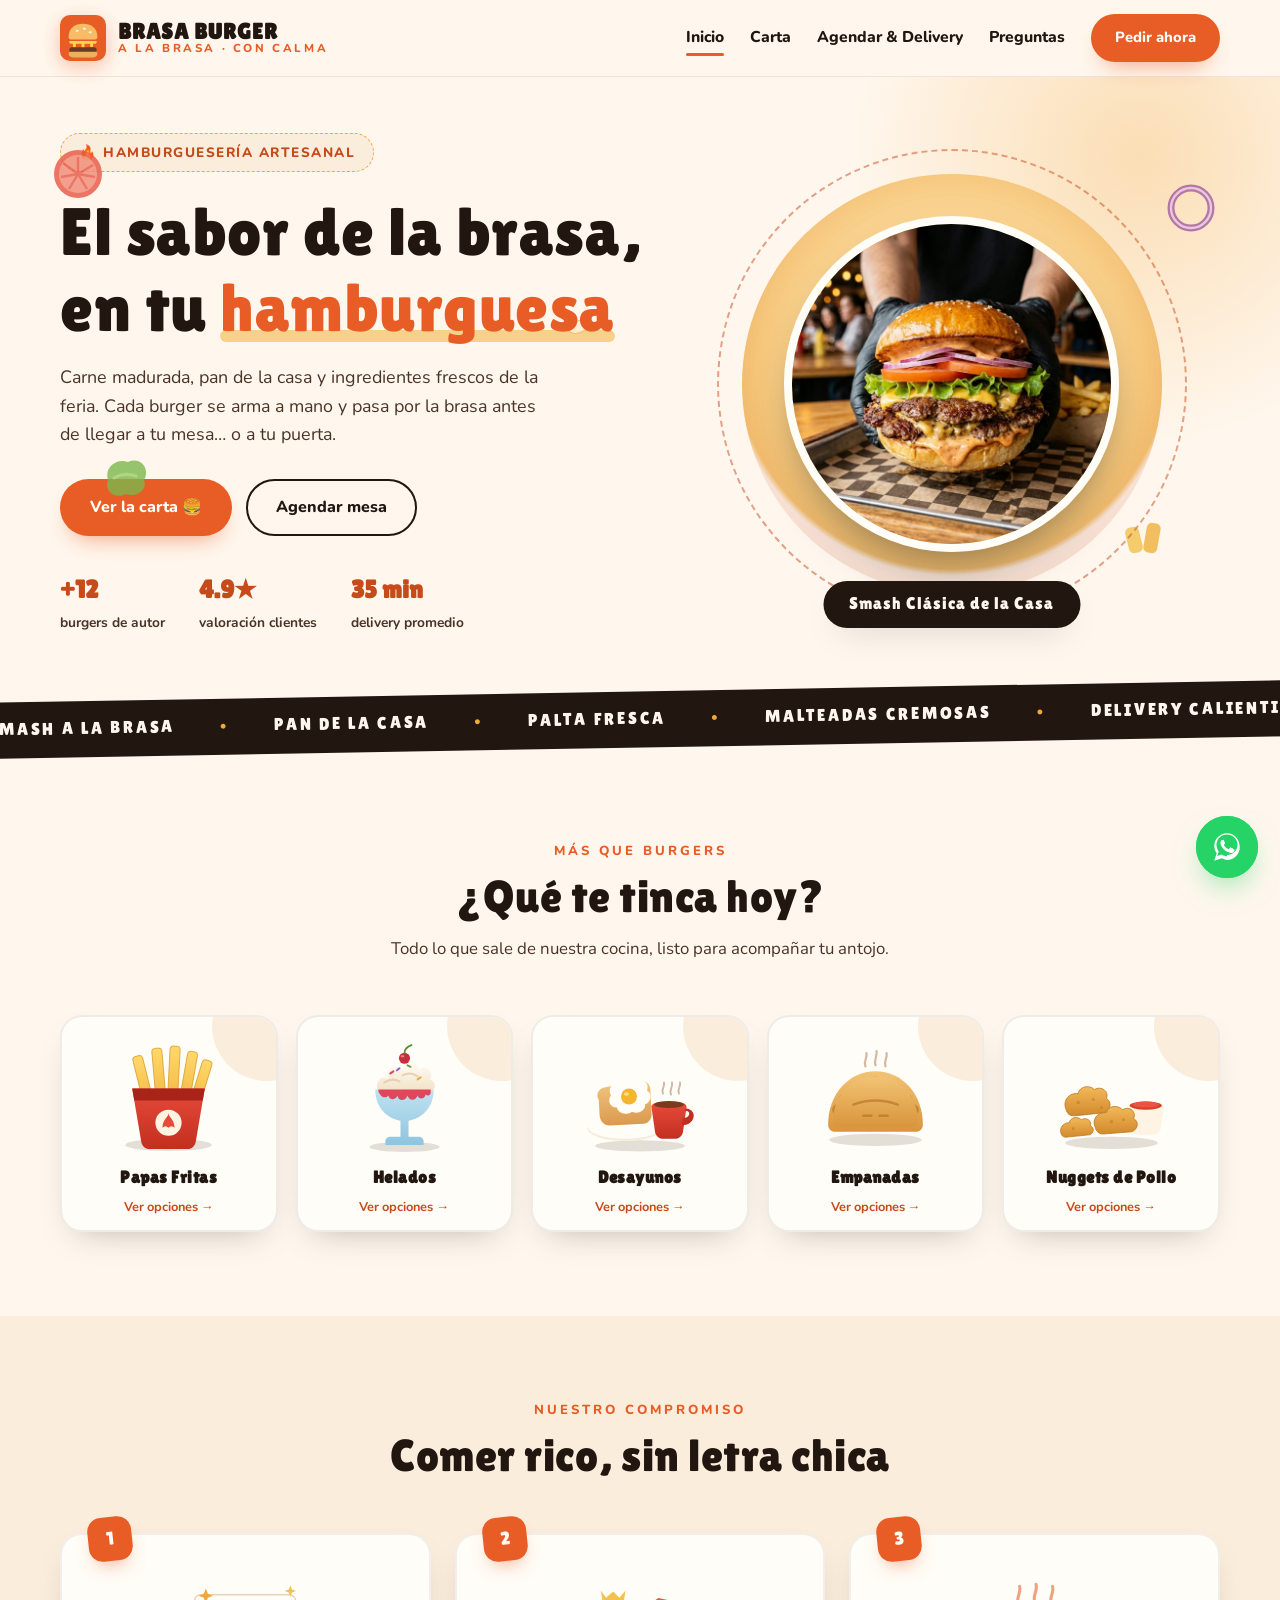
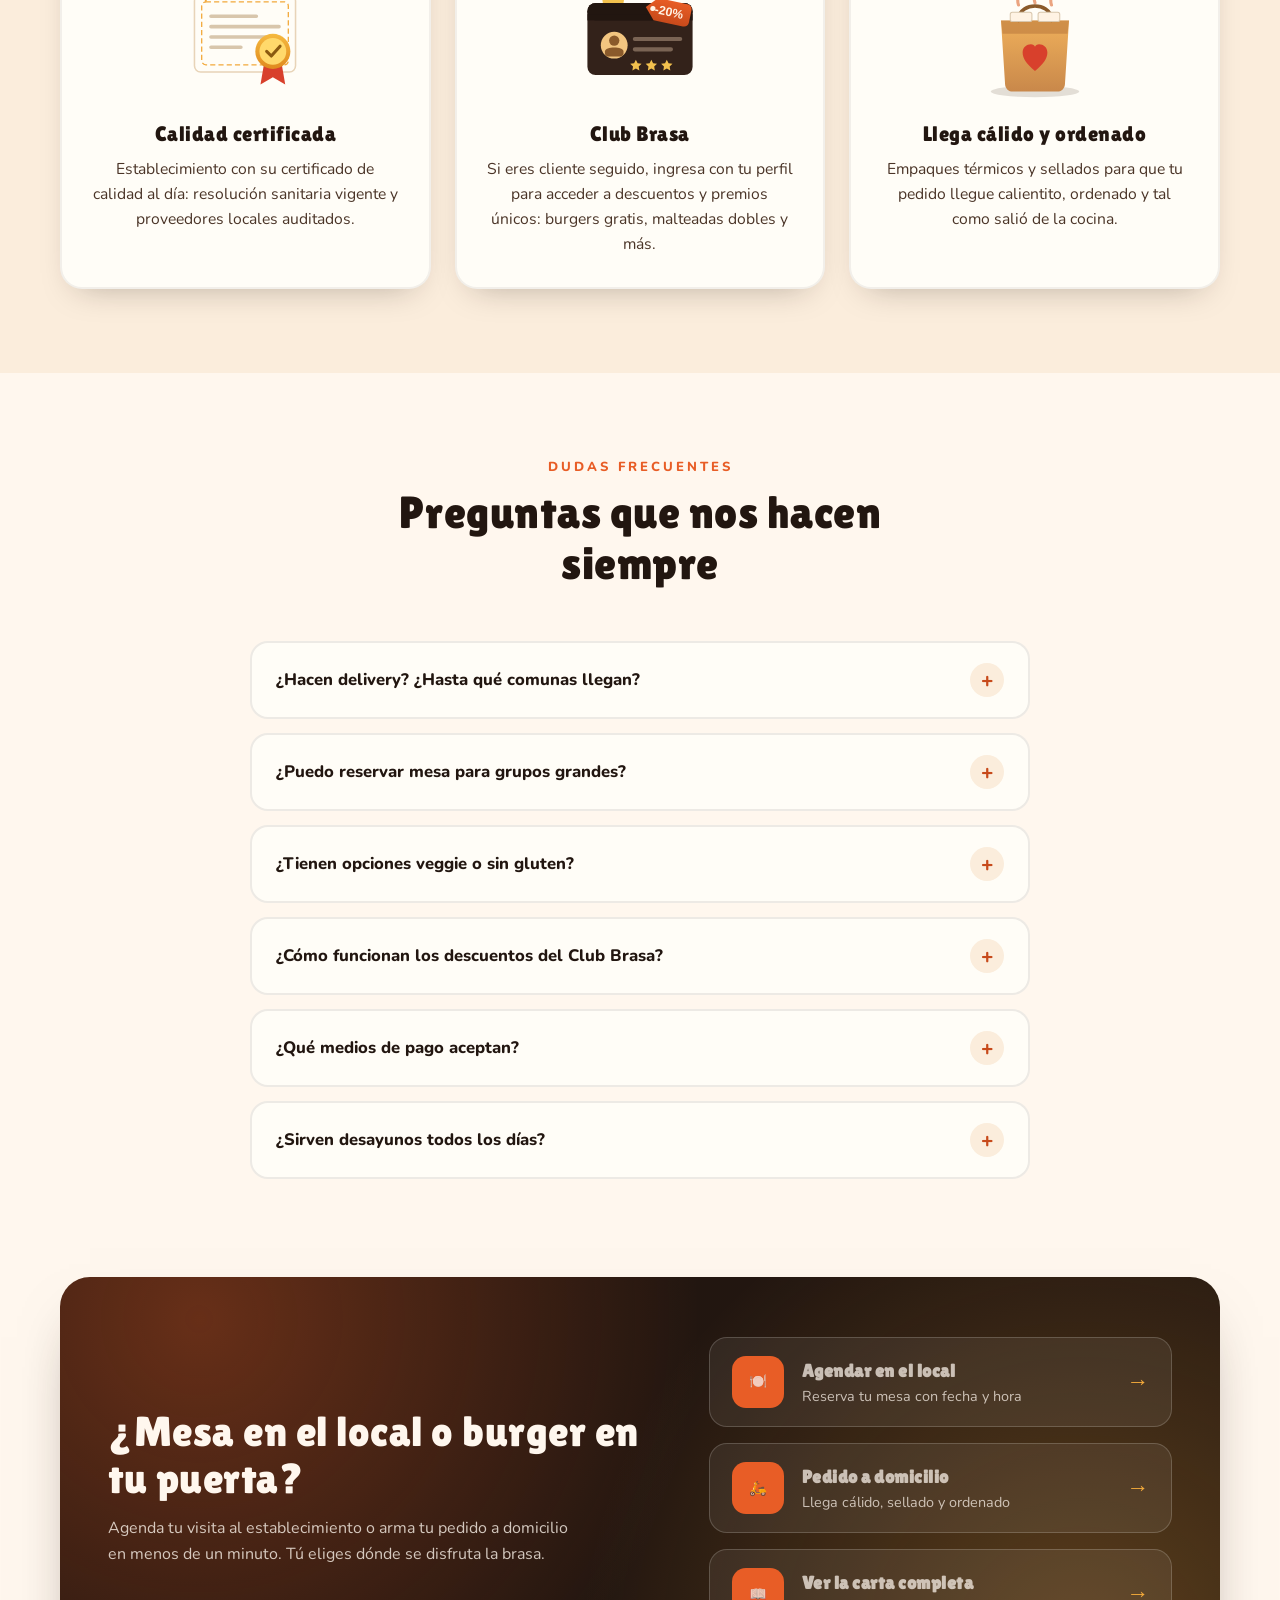
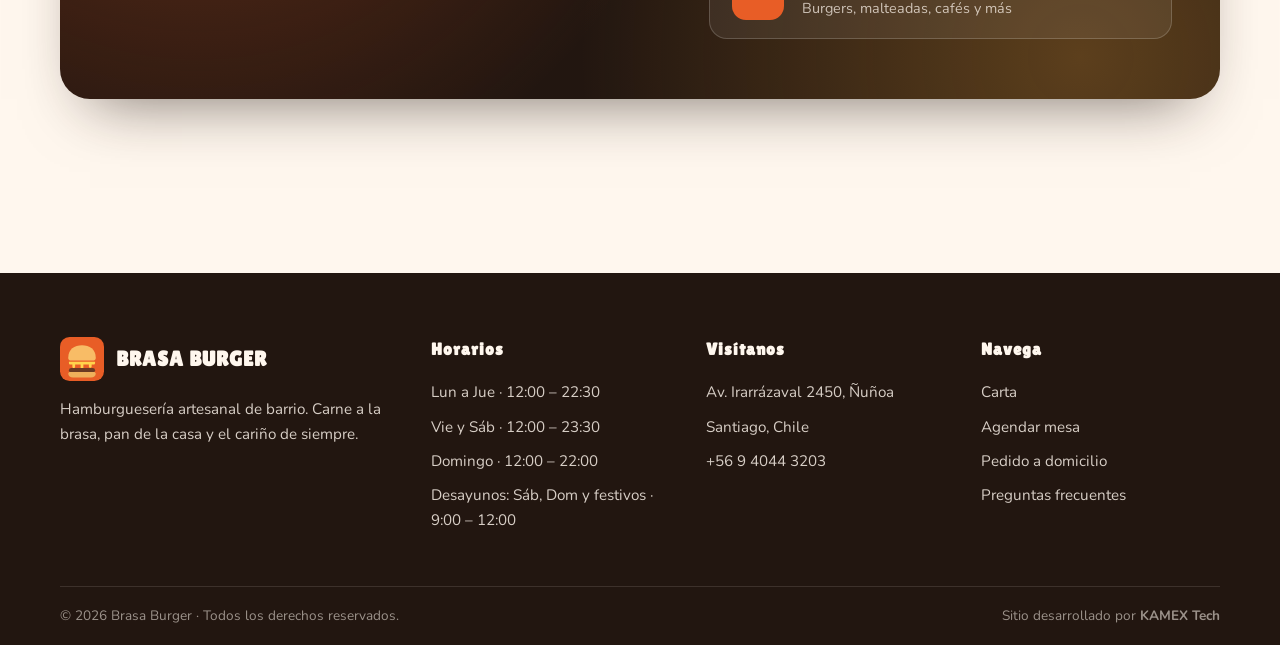
==== commit 4549a26f: "Reemplazar hero y platos destacados con fotografia real de los productos" ====
--- a/index.html
+++ b/index.html
@@ -12,7 +12,7 @@
   <meta property="og:type" content="website">
   <meta property="og:title" content="Brasa Burger · Hamburguesería artesanal">
   <meta property="og:description" content="Smash burgers a la brasa, malteadas y más. Agenda tu mesa o pide a domicilio.">
-  <meta property="og:image" content="assets/img/burger-clasica.svg">
+  <meta property="og:image" content="assets/img/foto-burger-clasica.jpg">
   <meta property="og:locale" content="es_CL">
 
   <link rel="preconnect" href="https://fonts.googleapis.com">
@@ -80,17 +80,17 @@
           <div class="hero__aro"></div>
           <div class="hero__plato"></div>
           <div class="hero__burgers" id="heroBurgers">
-            <figure class="hero__burger is-activa" data-nombre="Smash Clásica de la Casa">
-              <img src="assets/img/burger-clasica.svg" alt="Smash burger clásica doble con queso y lechuga" width="430" height="386">
+            <figure class="hero__burger hero__burger--foto is-activa" data-nombre="Smash Clásica de la Casa">
+              <img src="assets/img/foto-burger-clasica.jpg" alt="Smash burger clásica doble con queso, servida recién armada" width="600" height="600">
             </figure>
-            <figure class="hero__burger" data-nombre="Tocino, Tomate &amp; Palta">
-              <img src="assets/img/burger-tocino-palta.svg" alt="Hamburguesa con tocino crujiente, tomate y palta" width="430" height="386">
+            <figure class="hero__burger hero__burger--foto" data-nombre="Tocino, Tomate &amp; Palta">
+              <img src="assets/img/foto-burger-tocino-palta.jpg" alt="Hamburguesa con tocino crujiente, tomate y palta" width="600" height="600">
             </figure>
-            <figure class="hero__burger" data-nombre="Doble Queso &amp; Cebolla Morada">
-              <img src="assets/img/burger-doble-queso.svg" alt="Hamburguesa doble con extra queso derretido y cebolla morada" width="430" height="386">
+            <figure class="hero__burger hero__burger--foto" data-nombre="Doble Queso &amp; Cebolla Morada">
+              <img src="assets/img/foto-burger-doble-queso.jpg" alt="Hamburguesa doble con extra queso derretido y cebolla morada" width="600" height="600">
             </figure>
-            <figure class="hero__burger" data-nombre="BBQ Texana con Aros">
-              <img src="assets/img/burger-bbq.svg" alt="Hamburguesa BBQ con aros de cebolla y tocino" width="430" height="386">
+            <figure class="hero__burger hero__burger--foto" data-nombre="BBQ Texana con Aros">
+              <img src="assets/img/foto-burger-bbq.jpg" alt="Hamburguesa BBQ con aros de cebolla y tocino" width="600" height="600">
             </figure>
           </div>
           <div class="hero__nombre" id="heroNombre">Smash Clásica de la Casa</div>
--- a/css/styles.css
+++ b/css/styles.css
@@ -257,6 +257,16 @@
   pointer-events: none;
 }
 .hero__burger img { width: 92%; filter: drop-shadow(0 26px 26px rgba(34, 22, 16, .22)); }
+.hero__burger--foto img {
+  width: 78%;
+  height: auto;
+  aspect-ratio: 1 / 1;
+  object-fit: cover;
+  border-radius: 50%;
+  border: 8px solid var(--blanco);
+  box-shadow: 0 26px 40px -14px rgba(34, 22, 16, .45);
+  filter: none;
+}
 .hero__burger.is-activa {
   opacity: 1;
   transform: rotate(0deg) scale(1);
@@ -692,6 +702,22 @@
 .plato__marco::after { bottom: 10px; right: 10px; border-left: 0; border-top: 0; }
 .plato__marco img { width: 82%; max-width: 250px; transition: transform .35s ease; }
 .plato:hover .plato__marco img { transform: scale(1.07) rotate(-1.5deg); }
+
+/* Marco para fotografías reales de platos (sin marco ilustrado, foto a página completa) */
+.plato__marco--foto {
+  padding: 0;
+  background: var(--crema-3);
+  aspect-ratio: 4 / 3;
+  min-height: 0;
+}
+.plato__marco--foto::before, .plato__marco--foto::after { display: none; }
+.plato__marco--foto img {
+  width: 100%;
+  height: 100%;
+  max-width: none;
+  object-fit: cover;
+}
+.plato:hover .plato__marco--foto img { transform: scale(1.06); }
 .plato__info { padding: 20px 22px 22px; display: flex; flex-direction: column; gap: 8px; flex: 1; }
 .plato__nombre {
   display: flex;
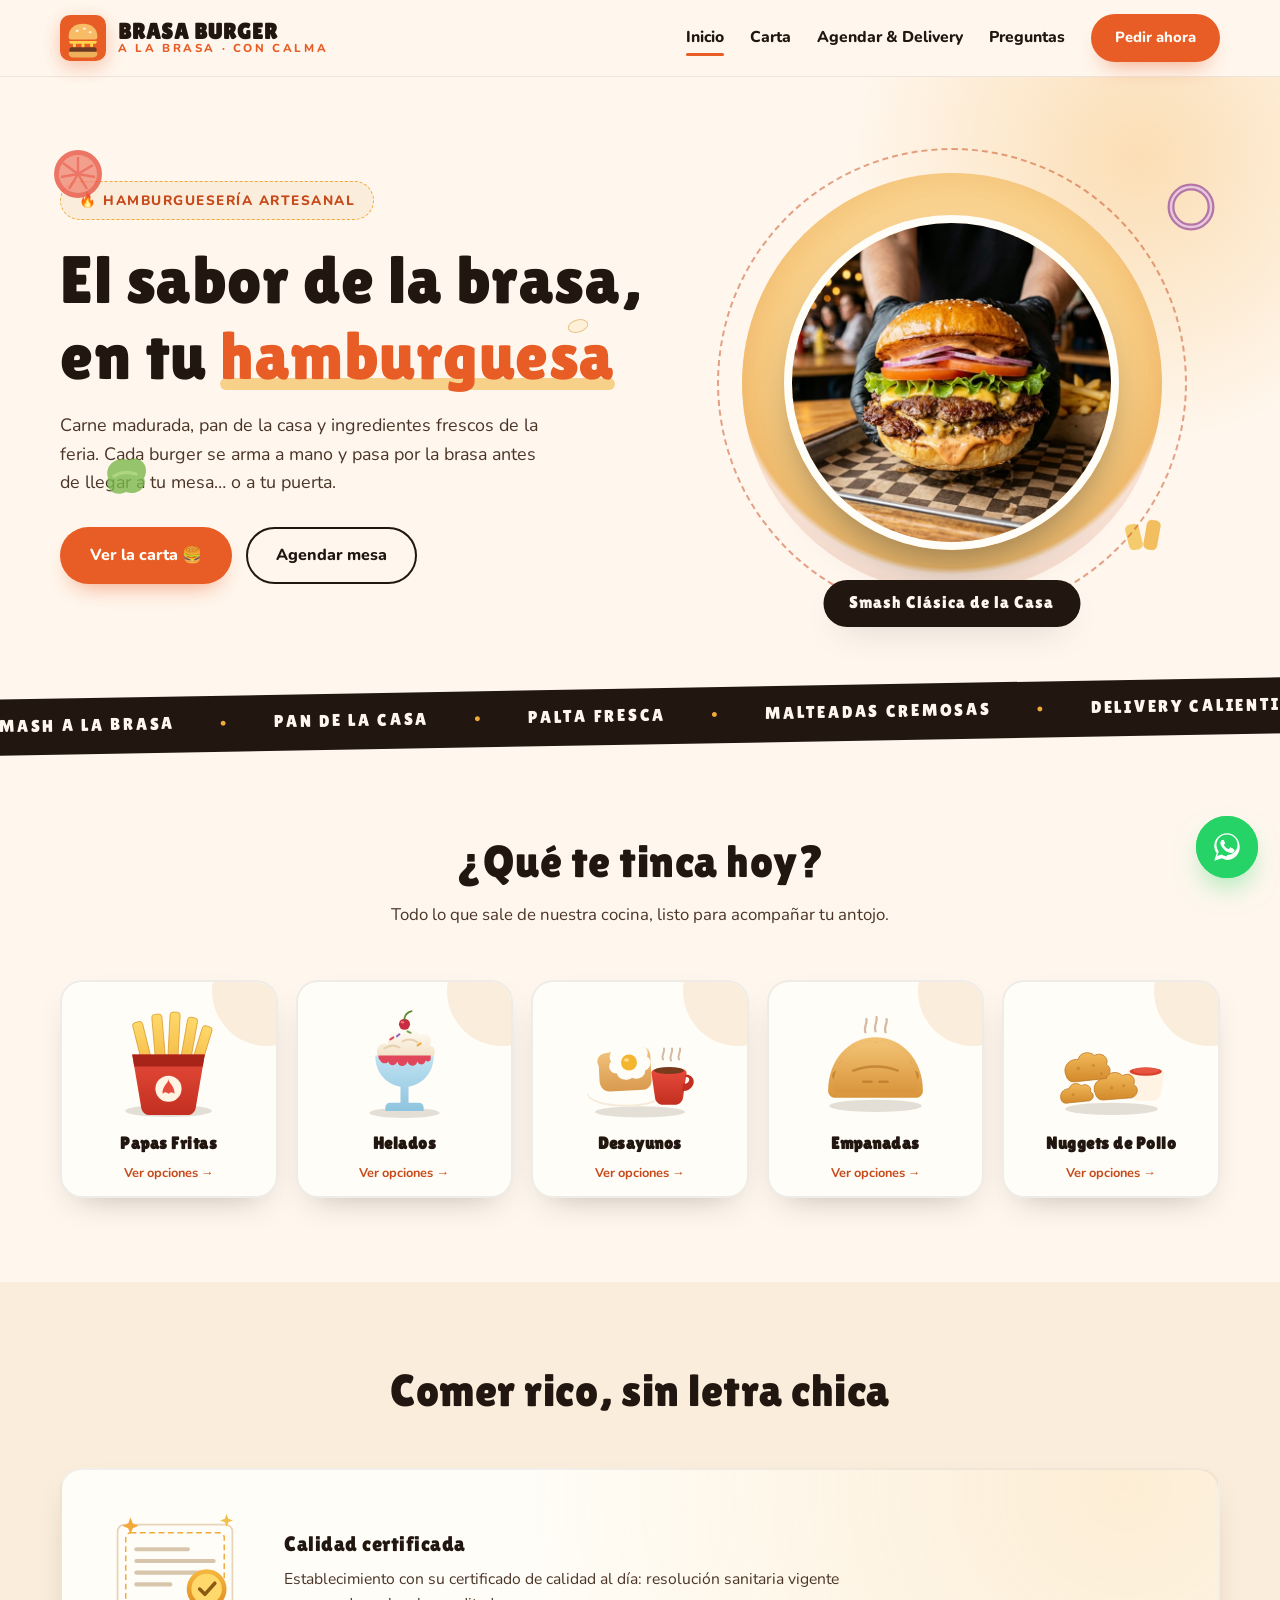
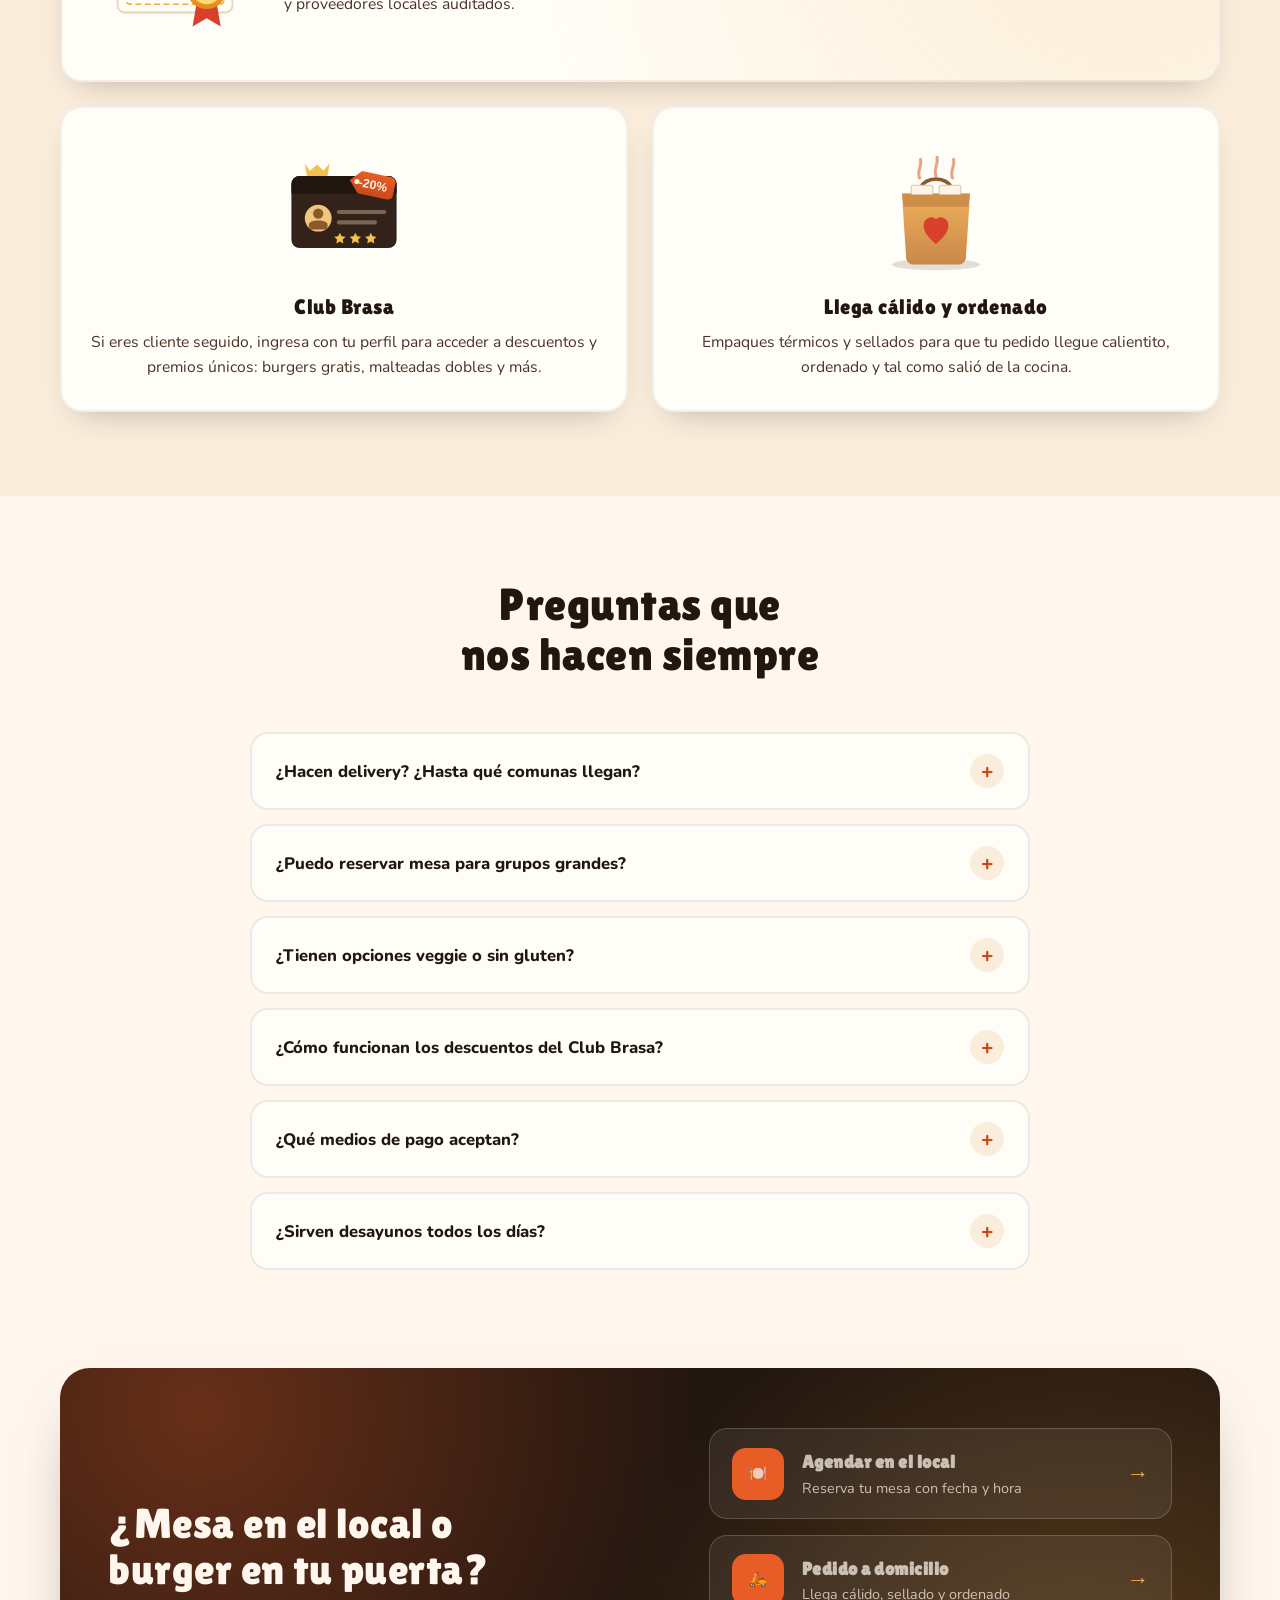
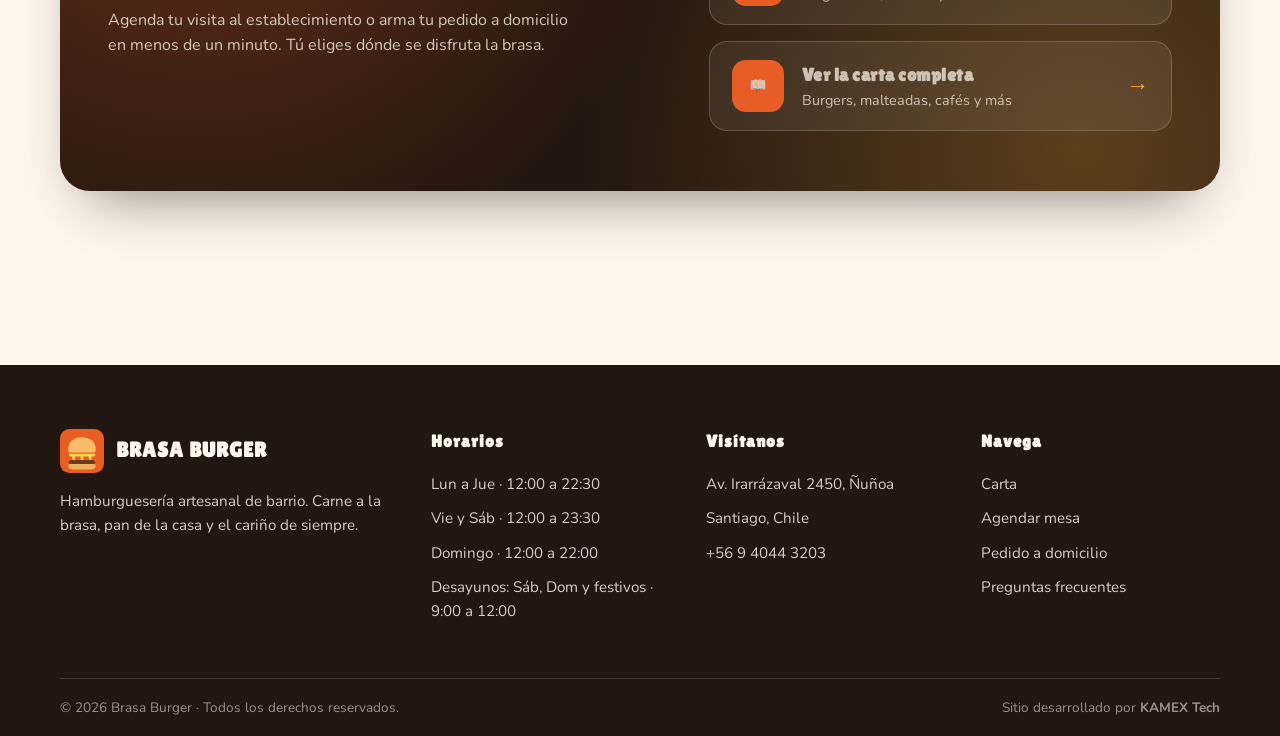
==== commit 359fdeab: "Aplicar pase de diseño anti-plantilla (Impeccable/Taste/Emil) Quita metricas del hero, easings perso" ====
--- a/index.html
+++ b/index.html
@@ -68,11 +68,6 @@
           <div class="hero__acciones">
             <a href="carta.html" class="btn btn--primary">Ver la carta 🍔</a>
             <a href="reservas.html" class="btn btn--ghost">Agendar mesa</a>
-          </div>
-          <div class="hero__datos">
-            <div><strong>+12</strong><span>burgers de autor</span></div>
-            <div><strong>4.9★</strong><span>valoración clientes</span></div>
-            <div><strong>35 min</strong><span>delivery promedio</span></div>
           </div>
         </div>
 
@@ -110,7 +105,6 @@
     <section class="seccion" id="categorias">
       <div class="container">
         <div class="seccion__cabeza reveal">
-          <span class="seccion__eyebrow">Más que burgers</span>
           <h2>¿Qué te tinca hoy?</h2>
           <p>Todo lo que sale de nuestra cocina, listo para acompañar tu antojo.</p>
         </div>
@@ -148,24 +142,22 @@
     <section class="seccion seccion--tinte">
       <div class="container">
         <div class="seccion__cabeza reveal">
-          <span class="seccion__eyebrow">Nuestro compromiso</span>
           <h2>Comer rico, sin letra chica</h2>
         </div>
         <div class="features">
-          <article class="feature reveal">
-            <span class="feature__numero">1</span>
+          <article class="feature feature--ancha reveal">
             <img src="assets/img/feat-certificado.svg" alt="Certificado de calidad">
-            <h3>Calidad certificada</h3>
-            <p>Establecimiento con su certificado de calidad al día: resolución sanitaria vigente y proveedores locales auditados.</p>
+            <div>
+              <h3>Calidad certificada</h3>
+              <p>Establecimiento con su certificado de calidad al día: resolución sanitaria vigente y proveedores locales auditados.</p>
+            </div>
           </article>
           <article class="feature reveal" data-delay="1">
-            <span class="feature__numero">2</span>
             <img src="assets/img/feat-perfil.svg" alt="Perfil de cliente frecuente">
             <h3>Club Brasa</h3>
             <p>Si eres cliente seguido, ingresa con tu perfil para acceder a descuentos y premios únicos: burgers gratis, malteadas dobles y más.</p>
           </article>
           <article class="feature reveal" data-delay="2">
-            <span class="feature__numero">3</span>
             <img src="assets/img/feat-delivery.svg" alt="Pedido cálido y ordenado">
             <h3>Llega cálido y ordenado</h3>
             <p>Empaques térmicos y sellados para que tu pedido llegue calientito, ordenado y tal como salió de la cocina.</p>
@@ -178,7 +170,6 @@
     <section class="seccion" id="faq">
       <div class="container">
         <div class="seccion__cabeza reveal">
-          <span class="seccion__eyebrow">Dudas frecuentes</span>
           <h2>Preguntas que nos hacen siempre</h2>
         </div>
         <div class="faq reveal">
@@ -272,10 +263,10 @@
         <div>
           <h4>Horarios</h4>
           <ul>
-            <li>Lun a Jue · 12:00 – 22:30</li>
-            <li>Vie y Sáb · 12:00 – 23:30</li>
-            <li>Domingo · 12:00 – 22:00</li>
-            <li>Desayunos: Sáb, Dom y festivos · 9:00 – 12:00</li>
+            <li>Lun a Jue · 12:00 a 22:30</li>
+            <li>Vie y Sáb · 12:00 a 23:30</li>
+            <li>Domingo · 12:00 a 22:00</li>
+            <li>Desayunos: Sáb, Dom y festivos · 9:00 a 12:00</li>
           </ul>
         </div>
         <div>
--- a/css/styles.css
+++ b/css/styles.css
@@ -22,6 +22,8 @@
   --radio: 22px;
   --fuente-titulo: "Lilita One", "Arial Black", sans-serif;
   --fuente-texto: "Nunito", "Segoe UI", sans-serif;
+  --ease-out: cubic-bezier(0.23, 1, 0.32, 1);
+  --ease-in-out: cubic-bezier(0.77, 0, 0.175, 1);
 }
 
 * { margin: 0; padding: 0; box-sizing: border-box; }
@@ -49,7 +51,10 @@
   font-weight: 400;
   letter-spacing: .5px;
   line-height: 1.12;
-}
+  text-wrap: balance;
+}
+
+p { text-wrap: pretty; }
 
 /* ---------- Botones ---------- */
 .btn {
@@ -63,10 +68,10 @@
   font-size: 1rem;
   border: 2px solid transparent;
   cursor: pointer;
-  transition: transform .25s ease, box-shadow .25s ease, background .25s ease, color .25s ease;
+  transition: transform .2s var(--ease-out), box-shadow .2s var(--ease-out), background .2s var(--ease-out), color .2s var(--ease-out);
 }
 .btn:hover { transform: translateY(-3px); }
-.btn:active { transform: translateY(-1px) scale(.98); }
+.btn:active { transform: translateY(-1px) scale(.97); transition-duration: .12s; }
 
 .btn--primary {
   background: var(--naranja);
@@ -216,11 +221,7 @@
 
 .hero__copy { font-size: 1.12rem; color: var(--carbon-3); max-width: 480px; margin-bottom: 30px; }
 
-.hero__acciones { display: flex; flex-wrap: wrap; gap: 14px; margin-bottom: 34px; }
-
-.hero__datos { display: flex; gap: 34px; flex-wrap: wrap; }
-.hero__datos strong { font-family: var(--fuente-titulo); font-size: 1.55rem; color: var(--naranja-osc); display: block; }
-.hero__datos span { font-size: .86rem; font-weight: 700; color: var(--carbon-3); }
+.hero__acciones { display: flex; flex-wrap: wrap; gap: 14px; }
 
 /* Escenario de la hamburguesa giratoria */
 .hero__escenario {
@@ -401,10 +402,10 @@
 .cat strong { font-family: var(--fuente-titulo); font-size: 1.06rem; letter-spacing: .5px; position: relative; z-index: 1; }
 .cat span { font-size: .8rem; font-weight: 700; color: var(--naranja-osc); position: relative; z-index: 1; }
 
-/* ---------- Features (3 promesas) ---------- */
+/* ---------- Features (promesas, 1 ancha + 2) ---------- */
 .features {
   display: grid;
-  grid-template-columns: repeat(3, 1fr);
+  grid-template-columns: 1fr 1fr;
   gap: 24px;
 }
 .feature {
@@ -414,26 +415,26 @@
   box-shadow: var(--sombra);
   border: 2px solid rgba(34, 22, 16, .06);
   position: relative;
-  transition: transform .3s ease, border-color .3s ease;
+  transition: transform .25s var(--ease-out), border-color .25s var(--ease-out);
 }
 .feature:hover { transform: translateY(-8px); border-color: var(--dorado); }
-.feature__numero {
-  position: absolute;
-  top: -18px; left: 26px;
-  background: var(--naranja);
-  color: var(--blanco);
-  font-family: var(--fuente-titulo);
-  font-size: 1.15rem;
-  width: 44px; height: 44px;
-  border-radius: 14px;
-  display: grid;
-  place-items: center;
-  box-shadow: 0 10px 20px -10px rgba(232, 93, 38, .7);
-  rotate: -6deg;
-}
 .feature img { width: 132px; margin: 4px auto 18px; }
 .feature h3 { font-size: 1.32rem; margin-bottom: 10px; text-align: center; }
 .feature p { color: var(--carbon-3); font-size: .98rem; text-align: center; }
+.feature--ancha {
+  grid-column: 1 / -1;
+  display: grid;
+  grid-template-columns: auto 1fr;
+  align-items: center;
+  gap: 12px 34px;
+  padding: 30px 38px;
+  background:
+    radial-gradient(circle at 92% 8%, rgba(242, 169, 59, .18), transparent 55%),
+    var(--blanco);
+}
+.feature--ancha img { width: 150px; margin: 0; }
+.feature--ancha h3, .feature--ancha p { text-align: left; }
+.feature--ancha p { max-width: 62ch; }
 
 /* ---------- FAQ ---------- */
 .faq { max-width: 780px; margin-inline: auto; }
@@ -808,8 +809,9 @@
   font-weight: 800;
   font-size: 1rem;
   color: var(--carbon-3);
-  transition: all .25s ease;
-}
+  transition: background .2s var(--ease-out), color .2s var(--ease-out), border-color .2s var(--ease-out), transform .2s var(--ease-out), box-shadow .2s var(--ease-out);
+}
+.tab:active { transform: scale(.97); }
 .tab .tab__emoji { display: block; font-size: 1.5rem; margin-bottom: 4px; }
 .tab.is-activa {
   background: var(--carbon);
@@ -855,17 +857,18 @@
   padding: 12px 16px;
 }
 
-/* ---------- Animación de aparición al hacer scroll ---------- */
-.reveal {
+/* ---------- Animación de aparición al hacer scroll ----------
+   El estado oculto solo aplica si hay JS (html.js): sin JS todo queda visible. */
+html.js .reveal {
   opacity: 0;
-  transform: translateY(26px);
-  transition: opacity .7s ease, transform .7s ease;
-}
-.reveal.is-visible { opacity: 1; transform: none; }
-.reveal[data-delay="1"] { transition-delay: .12s; }
-.reveal[data-delay="2"] { transition-delay: .24s; }
-.reveal[data-delay="3"] { transition-delay: .36s; }
-.reveal[data-delay="4"] { transition-delay: .48s; }
+  transform: translateY(22px);
+  transition: opacity .55s var(--ease-out), transform .55s var(--ease-out);
+}
+html.js .reveal.is-visible { opacity: 1; transform: none; }
+html.js .reveal[data-delay="1"] { transition-delay: .06s; }
+html.js .reveal[data-delay="2"] { transition-delay: .12s; }
+html.js .reveal[data-delay="3"] { transition-delay: .18s; }
+html.js .reveal[data-delay="4"] { transition-delay: .24s; }
 
 /* ---------- Responsive ---------- */
 @media (max-width: 1020px) {
@@ -877,13 +880,16 @@
 @media (max-width: 900px) {
   .hero__grid { grid-template-columns: 1fr; text-align: center; }
   .hero__copy { margin-inline: auto; }
-  .hero__acciones, .hero__datos { justify-content: center; }
+  .hero__acciones { justify-content: center; }
   .hero__escenario { height: 430px; order: -1; }
   .hero__plato { width: 340px; height: 340px; }
   .hero__aro { width: 385px; height: 385px; }
   .hero__burgers { width: 350px; height: 350px; }
 
   .features { grid-template-columns: 1fr; max-width: 480px; margin-inline: auto; }
+  .feature--ancha { grid-template-columns: 1fr; text-align: center; padding: 34px 28px 30px; }
+  .feature--ancha img { margin: 4px auto 6px; }
+  .feature--ancha h3, .feature--ancha p { text-align: center; }
   .cta { grid-template-columns: 1fr; padding: 44px 30px; text-align: center; }
   .cta p { margin-inline: auto; }
   .footer__grid { grid-template-columns: 1fr 1fr; }
@@ -920,10 +926,17 @@
   .hero__aro { width: 318px; height: 318px; }
   .hero__burgers { width: 290px; height: 290px; }
   .hero__nombre { font-size: .9rem; padding: 8px 18px; }
-  .hero__datos { gap: 20px; }
   .tarjeta-form { padding: 24px 18px; }
   .whatsapp { width: 54px; height: 54px; right: 16px; bottom: 16px; }
   .whatsapp svg { width: 30px; height: 30px; }
+}
+
+/* ---------- Táctil: sin efectos de hover pegajosos ---------- */
+@media (hover: none) {
+  .btn:hover, .cat:hover, .feature:hover, .plato:hover,
+  .cta__opcion:hover, .whatsapp:hover { transform: none; }
+  .cat:hover::before { transform: none; }
+  .cat:hover img, .plato:hover .plato__marco img { transform: none; }
 }
 
 /* ---------- Accesibilidad: menos movimiento ---------- */
